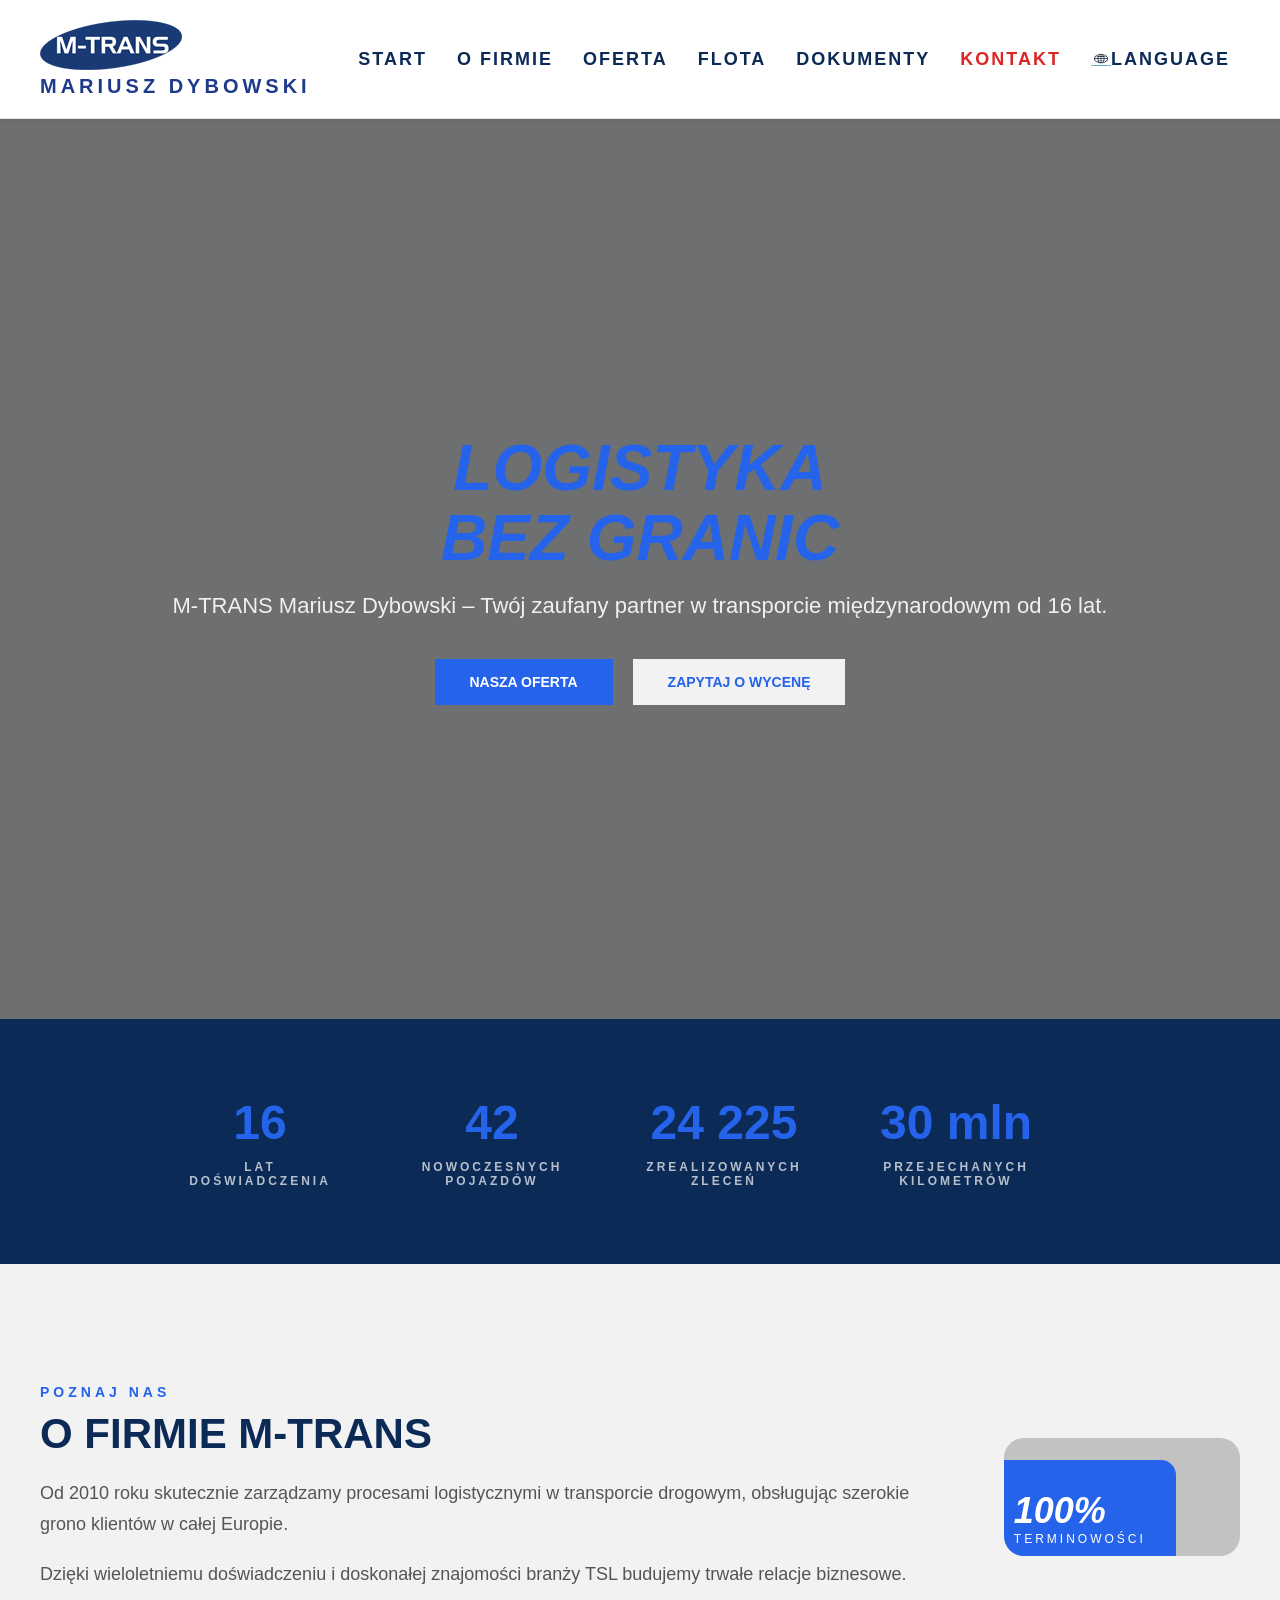
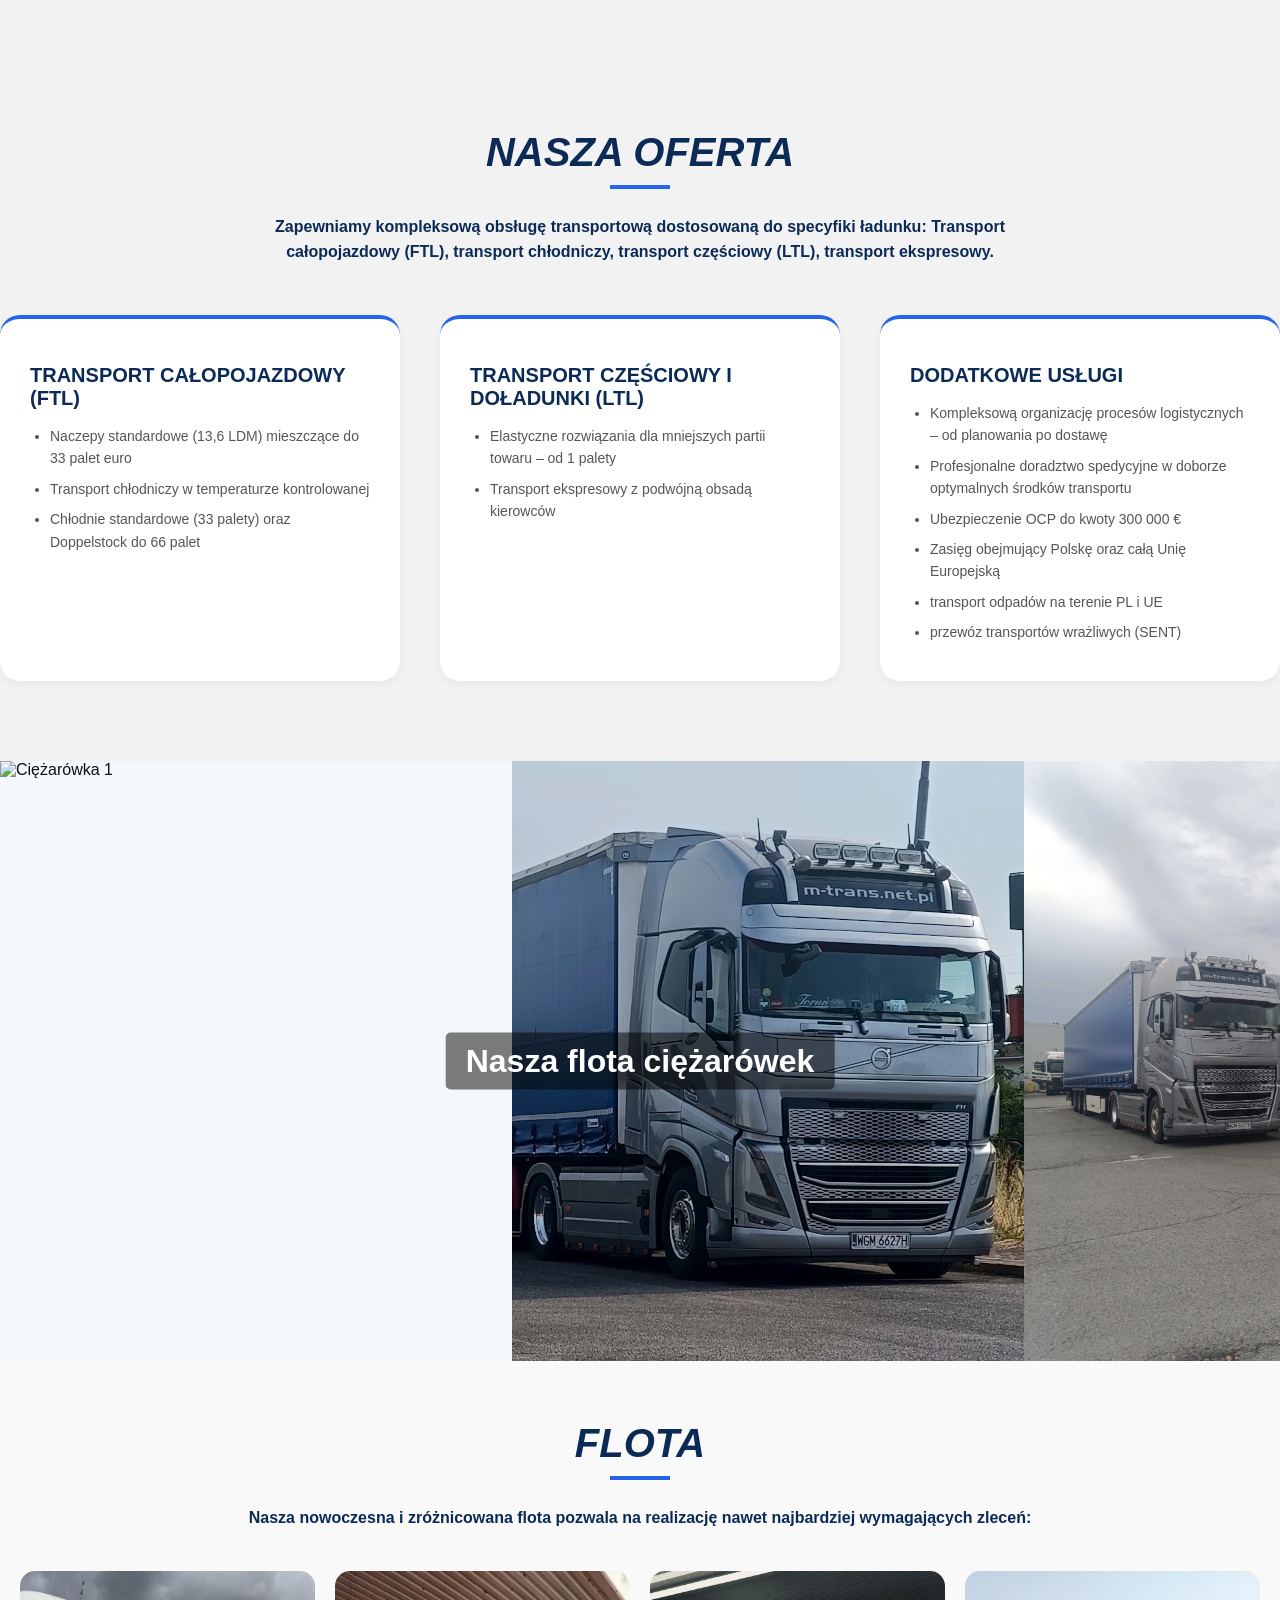
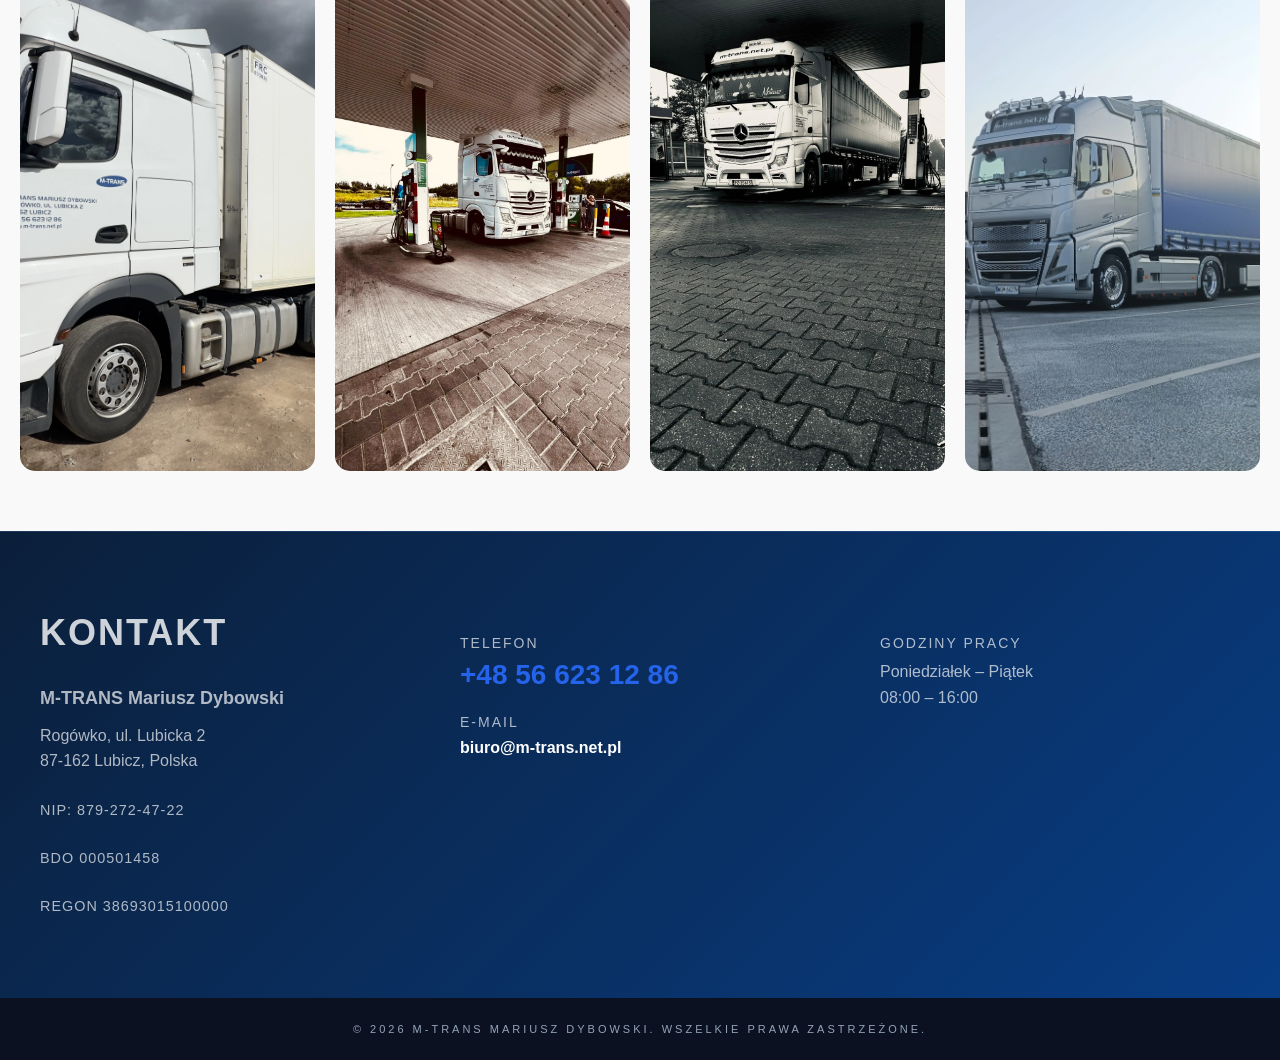
==== index.html @ cb458b38 "Update index.html" ====
<!DOCTYPE html>
<html lang="pl">
<head>
    <meta charset="UTF-8">
    <meta name="viewport" content="width=device-width, initial-scale=1.0">
    <link rel="stylesheet" href="styl.css">
    <link rel="icon" type="image/x-icon" href="img/logo-m-trans.png">
    <script src="skrypt liczenia.js" defer></script>
    <script src="translate.js" defer></script>
    <title>M-TRANS Mariusz Dybowski | Transport, Spedycja, Logistyka</title>

</head>
<body>
    <header class="header">
        <section class="container">
            
            <div class="logo">
                <img src="img/logo-m-trans.png" alt="LOGO">
                <div class="logo-sub">Mariusz Dybowski</div>
            </div>

        <nav class="nav">

            <a href="#home" data-i18n="nav_home">Start</a>
            <a href="#o-firmie" data-i18n="nav_about">O firmie</a>
            <a href="#oferta" data-i18n="nav_offer">Oferta</a>
            <a href="#flota" data-i18n="nav_fleet">Flota</a>

            <!-- DROPDOWN DOKUMENTY -->
            <div class="nav-dropdown">
                <a href="#dokumenty" data-i18n="nav_docs">Dokumenty</a>

                <ul class="dropdown-menu">
                    <li><a href="pdf/Certyfikat.pdf">Certyfikat</a></li>
                    <li><a href="pdf/Licencja.PDF">Licencja</a></li>
                    <li><a href="pdf/NIP.pdf">NIP</a></li>
                    <li><a href="pdf/nr kont.pdf">nr kont</a></li>
                    <li><a href="pdf/OCPD 2026.pdf">OCPD</a></li>
                    <li><a href="pdf/odpis_pelny.pdf">odpis_pelny</a></li>
                    <li><a href="pdf/POTWIERDZENIE_TRANSAKCJI_20251031082609.pdf">POTWIERDZENIE_TRANSAKCJI</a></li>
                    <li><a href="pdf/REGON.pdf">REGON</a></li>
                    <li><a href="pdf/zezwolenie transport krajowy.pdf">zezwolenie transport krajowy</a></li>
                </ul>
            </div>

            <a href="kontakt.html" class="kontakt" data-i18n="nav_contact">Kontakt</a>

            <!-- LANGUAGE -->
            <div class="language-dropdown">
                <button class="lang-btn">
                    <img src="img/lan.webp" alt="PL"> Language
                </button>

                <ul class="dropdown">
                    <li><a href="#" data-lang="pl"><img src="img/pl.jpg" alt="PL"> Polski</a></li>
                    <li><a href="#" data-lang="en"><img src="img/uk.jpg" alt="EN"> English</a></li>
                    <li><a href="#" data-lang="de"><img src="img/de.jpg" alt="DE"> Deutsch</a></li>
                </ul>
            </div>

        </nav>

        </section>
    </header>
    <main id="home" class="hero">

        <video class="hero-video" autoplay muted loop playsinline>
            <source src="https://drive.google.com/file/d/1QtHuO9R9HhWG3w260qoUJyUcpqz4IYKx/view?usp=drive_link" type="video/mp4">
        </video>

        <div class="hero-overlay"></div>

        <div class="hero-content">
            <h1>
                <span data-i18n="hero_title">Logistyka</span> <br>
                <span data-i18n="hero_title_span">Bez Granic</span>
            </h1>

            <p data-i18n="hero_desc">
                M-TRANS Mariusz Dybowski – Twój zaufany partner 
                w transporcie międzynarodowym
            </p>

            <div class="hero-buttons">
                <a href="#oferta" class="btn-primary" data-i18n="btn_offer">Nasza Oferta</a>
                <a href="kontakt.html" class="btn-secondary" data-i18n="btn_quote">Zapytaj o wycenę</a>
            </div>
        </div>

    </main>


    <section class="stats">

    <div class="container">

        <div class="stats-grid">

            <div class="stat-box">
                <div class="stat-number">
                    <span  class="counter" data-target="16">0</span>
                </div>
                <p data-i18n="stat_years">Lat doświadczenia</p>
            </div>

            <div class="stat-box">
                <div class="stat-number">
                    <span  class="counter" data-target="42">0</span>
                </div>
                <p data-i18n="stat_vehicles">Nowoczesne pojazdy</p>
            </div>

            <div class="stat-box">
                <div class="stat-number">
                    <span  class="counter" data-target="34000">0</span>
                </div>
                <p data-i18n="stat_orders">Zrealizowanych zleceń</p>
            </div>

            <div class="stat-box">
                <div class="stat-number">
                    <span  class="counter" data-target="30">0</span> mln
                </div>
                <p data-i18n="stat_km">Przejechanych kilometrów</p>
            </div>

        </div>

    </div>
    </section>

    <section id="o-firmie" class="about">
    <div class="container about-wrapper">
        <div class="about-text">
            <h4 data-i18n="about_small">Poznaj nas</h4>
            <h2 data-i18n="about_title">O Firmie M-TRANS</h2>
            <p data-i18n="about_p1">
                Od 2010 roku skutecznie zarządzamy procesami logistycznymi w transporcie
                drogowym, obsługując szerokie grono klientów w całej Europie. Specjalizujemy się w
                przewozach towarów zarówno w relacjach międzynarodowych, jak i krajowych.
                Naszym priorytetem jest ciągłe podnoszenie jakości usług poprzez systematyczną
                analizę rynku i elastyczne reagowanie na potrzeby kontrahentów.
            </p>
            <p data-i18n="about_p2">
                Dzięki wieloletniemu doświadczeniu i doskonałej znajomości branży TSL budujemy
                trwałe relacje biznesowe, oparte na terminowości i bezpieczeństwie. Obecnie
                dysponujemy flotą 40 ciągników siodłowych, obsługującą naczepy chłodnicze (w tym
                z podwójną podłogą) oraz naczepy typu firanka.
            </p>
        </div>
        <div class="about-video">

            <div class="video-box">
                <video autoplay muted loop playsinline>
                    <source src="movie/film.mp4" type="video/mp4">
                </video>
                <div class="video-overlay"></div>

                <div class="badge">
                    <span>100%</span>
                    <p data-i18n="terminowosc">Terminowości</p>
                </div>
            </div>
        </div>
    </div>
    </section>

<section id="oferta" class="oferta">
    <div class="oferta-header">
        <h2 data-i18n="offer_title">Nasza Oferta</h2>
        <div class="underline"></div>
        <div class="oferta-description" data-i18n="offer_desc">
            Zapewniamy kompleksową obsługę transportową dostosowaną do specyfiki ładunku:
            <br>
            Transport całopojazdowy (FTL), transport chłodniczy, transport częściowy (LTL), transport ekspresowy. 
            Oferujemy również profesjonalne doradztwo spedycyjne, ubezpieczenie OCP oraz zasięg na terenie Polski i całej UE.
        </div>
    </div>

    <div class="cards-grid">
        <div class="card">
            <i class="fas fa-truck"></i>
            <h3 data-i18n="ftl_title">Transport całopojazdowy (FTL)</h3>
            <ul>
                <li data-i18n="ftl_li1">Naczepy standardowe (13,6 LDM) mieszczące do 33 palet euro</li>
                <li data-i18n="ftl_li2">Transport chłodniczy w temperaturze kontrolowanej</li>
                <li data-i18n="ftl_li3">Chłodnie standardowe (33 palety) oraz Doppelstock do 66 palet</li>
            </ul>
        </div>

        <div class="card">
            <i class="fas fa-boxes"></i>
            <h3 data-i18n="ltl_title">Transport częściowy i doładunki (LTL)</h3>
            <ul>
                <li data-i18n="ltl_li1">Elastyczne rozwiązania dla mniejszych partii towaru – od 1 palety</li>
                <li data-i18n="ltl_li2">Transport ekspresowy z podwójną obsadą kierowców</li>
            </ul>
        </div>

        <div class="card">
            <i class="fas fa-globe-europe"></i>
            <h3 data-i18n="uslugi">Dodatkowe usługi</h3>
            <ul>
                <li data-i18n="extra1">Kompleksową organizację procesów logistycznych – od planowania po dostawę.</li>
                <li data-i18n="extra2">Profesjonalne doradztwo spedycyjne w doborze optymalnych środków transportu.</li>
                <li data-i18n="extra3">Ubezpieczenie OCP do kwoty 300 000 €.</li>
                <li data-i18n="extra4">Zasięg obejmujący Polskę oraz całą Unię Europejską.</li>
                <li data-i18n="extra5">transport odpadów na terenie PL i UE</li>
                <li data-i18n="extra6">przewóz transportów wrażliwych (SENT)</li>
            </ul>
        </div>
    </div>
</section>

<script src="https://kit.fontawesome.com/a076d05399.js" crossorigin="anonymous"></script>

<!-- ----- Slider ---- -->
<section class="slider">
    <div class="slides">
        <img src="img/biecie.webp" alt="Ciężarówka 1" width="1920px" height="800px">
        <img src="img/ciezarowka.webp" alt="Ciężarówka 2">
        <img src="img/cie.webp" alt="Ciężarówka 3">
        <img src="img/tirr.webp" alt="Ciężarówka 4">
        <img src="img/czarcie.webp" alt="Ciężarówka 5">
    </div>
    <div class="slider-text" data-i18n="naszaflota">Nasza flota ciężarówek</div>
</section>

<!-- ----- Sekcja kafelków ---- -->
<section id="flota" class="flota-section">
    <h2 data-i18n="fleet_title">Flota</h2>
    <div class="underline"></div>
    <p data-i18n="fleet_desc">Nasza nowoczesna i zróżnicowana flota pozwala na realizację nawet najbardziej wymagających zleceń:</p>

    <div class="kafelki">
        <div class="kafelek">
            <img src="img/IMG_6906.webp" alt="Chłodnia">
            <div class="caption" data-i18n="chlodnie">Chłodnia – Do przewozu towarów wymagających stałej temperatury</div>
        </div>
        <div class="kafelek">
            <img src="img/tir3.webp" alt="Chłodnia Doppelstock">
            <div class="caption" data-i18n="doppelstockiem">Chłodnia Doppelstock – Zwiększona ładowność (66 palet) przy zachowaniu pełnego bezpieczeństwa towaru</div>
        </div>
        <div class="kafelek">
            <img src="img/tir1.webp" alt="Naczepy plandekowe">
            <div class="caption" data-i18n="firanki">Naczepy plandekowe (firanki) – Uniwersalne rozwiązanie do ładunków neutralnych (13,6 LDM)</div>
        </div>
        <div class="kafelek">
            <img src="img/izo.webp" alt="Izotermy">
            <div class="caption" data-i18n="izotermy">Izotermy – Chronią towar przed wpływem warunków atmosferycznych</div>
        </div>
    </div>
</section>

<section class="contact-footer">
    <div class="contact-container">

        <div class="contact-left">
            <h2 data-i18n="contact_title">Kontakt</h2>
            <p class="company-name">M-TRANS Mariusz Dybowski</p>
            <p data-i18n="contact_address1">Rogówko, ul. Lubicka 2</p>
            <p data-i18n="contact_address2">87-162 Lubicz, Polska</p>
            <p class="nip">NIP: 879-272-47-22</p>
            <p class="nip">BDO 000501458</p>
            <p class="nip">REGON 38693015100000</p>
        </div>

        <div class="contact-center">
            <p class="label" data-i18n="contact_phone">Telefon</p>
            <a href="tel:+48566231286" class="phone">+48 56 623 12 86</a>

            <p class="label" data-i18n="contact_email">E-mail</p>
            <a href="mailto:biuro@m-trans.net.pl" class="mail">biuro@m-trans.net.pl</a>
        </div>

        <div class="contact-right">
            <p class="label" data-i18n="contact_hours">Godziny pracy</p>
            <p data-i18n="contact_days">Poniedziałek – Piątek</p>
            <p data-i18n="contact_time">08:00 – 16:00</p>

            
        </div>

    </div>
</section>

<footer class="copyright" data-i18n="footer">
    © 2026 M-TRANS MARIUSZ DYBOWSKI. WSZELKIE PRAWA ZASTRZEŻONE.
</footer>

</body>
</html>
---- styl.css ----
/* Reset */
* {
    margin: 0;
    padding: 0;
    box-sizing: border-box;
    font-family: 'Segoe UI', sans-serif;
}

body {
    background-color: #F4F7FB;
    color: #111;
}

/* Header */
.header {
    background-color: #ffffff;
    padding: 20px 0;
    border-bottom: 1px solid #e5e5e5;
    box-shadow: 0 2px 5px rgba(0,0,0,0.05);
    position: sticky;
    top: 0;
    z-index: 100;
}

/* Container */
.container {
    max-width: 1200px;
    margin: 0 auto;
    display: flex;
    justify-content: space-between;
    align-items: center;
}

/* Logo */
.logo img {
    display: flex;
    justify-content: center; /* poziomo */
}

.logo-sub {
    margin-top: 5px;
    font-size: 20px;
    font-weight: bold;
    letter-spacing: 4px;
    text-transform: uppercase;
    color: #1e3a8a;
}

/* Navigation */
.nav {
    display: flex;
    gap: 10px;
    margin-left: 20px;
}

.nav a {
    position: relative;
    text-decoration: none;
    font-size: 18px;
    font-weight: bold;
    text-transform: uppercase;
    letter-spacing: 2px;
    color: #0b2a55;
}

/* Tworzymy "sztuczną" linię */
.nav a::after {
    content: "";
    position: absolute;
    left: 0;
    bottom: -4px;
    width: 0;
    height: 2px;
    background-color: #2563eb;
    transition: width 0.3s ease;
}

/* Animacja na hover */
.nav a:hover::after {
    width: 100%;
}

.nav .kontakt {
    color: #dc2626;
}

.nav .kontakt:hover {
    color: #ef4444;
}
/* Ogólne linki w nav */
.nav a, .lang-btn {
  text-decoration: none;
  padding: 10px;
  display: inline-flex;
  align-items: center;
    font-size: 18px;
    font-weight: bold;
    text-transform: uppercase;
    letter-spacing: 2px;
    color: #0b2a55;
  
}
.nav-dropdown {
    position: relative;
}

.dropdown-menu {
    display: none;
    position: absolute;
    top: 100%;
    left: 0;
    background: #fff;
    border: 1px solid #ddd;
    border-radius: 8px;
    list-style: none;
    min-width: 200px;
    padding: 6px 0;
    box-shadow: 0 10px 20px rgba(0,0,0,0.08);
    z-index: 999;
}

.dropdown-menu li a {
    display: block;
    padding: 10px 15px;
    font-size: 14px;
    text-transform: none;
    letter-spacing: 0;
    color: #0b2a55;
}

.dropdown-menu li a:hover {
    background: #f3f6fb;
}

/* pokazanie dropdown */

.nav-dropdown:hover .dropdown-menu {
    display: block;
}
/* Dropdown container */
.language-dropdown {
  position: relative;
  display: inline-block; /* żeby zachować w linii z linkami */
}

/* Przycisk języka */
.lang-btn {
  background: none;
  border: none;
  cursor: pointer;
}

/* Flaga w przycisku */
.lang-btn img {
  width: 20px;
  height: 14px;
}

/* Ukryte menu */
.language-dropdown .dropdown {
  display: none;
  position: absolute;
  top: 100%;   /* tuż pod przyciskiem */
  left: 0;
  background: #fff;
  border: 1px solid #ccc;
  list-style: none;       /* <-- usuwa kropki */
  margin: 0;
  padding: 0;
  min-width: 140px;
  z-index: 999;
}

/* Pokaż po najechaniu */
.language-dropdown:hover .dropdown {
  display: block;
}

.language-dropdown .dropdown li a {
  display: flex;               /* flaga + tekst */
  align-items: center;         /* pionowe wyrównanie */
  padding: 8px 10px;
  font-size: 16px;             /* dopasowana czcionka */
  color: black;
}

.language-dropdown .dropdown li a img {
  width: 20px;
  height: 14px;
  margin-right: 6px;
}

.language-dropdown .dropdown li a:hover {
  background: #f0f0f0;
}
/* HERO SECTION */
.hero {
    position: relative;
    height: 100vh;
    display: flex;
    justify-content: center;
    align-items: center;
    text-align: center;
    color: white;
    overflow: hidden;
}

/* VIDEO W TLE */
.hero-video {
    position: absolute;
    top: 50%;
    left: 50%;
    transform: translate(-50%, -50%);
    min-width: 100%;
    min-height: 100%;
    object-fit: cover;
    z-index: 0;
}

/* PRZYCIEMNIENIE */
.hero-overlay {
    position: absolute;
    inset: 0;
    background: rgba(0, 0, 0, 0.55);
    z-index: 1;
}

/* TREŚĆ */
.hero-content {
    position: relative;
    z-index: 2;
    max-width: 1000px;
    padding: 20px;
}

/* NAGŁÓWEK */
.hero h1 {
    font-size: 64px;
    font-weight: 900;
    text-transform: uppercase;
    font-style: italic;
    line-height: 1.1;
    margin-bottom: 20px;
}

.hero h1 span {
    color: #2563eb;
}

/* TEKST */
.hero p {
    font-size: 22px;
    margin-bottom: 40px;
    opacity: 0.9;
}

/* PRZYCISKI */
.hero-buttons {
    display: flex;
    justify-content: center;
    gap: 20px;
    flex-wrap: wrap;
}

.btn-primary {
    background-color: #2563eb;
    color: white;
    padding: 15px 35px;
    text-decoration: none;
    font-weight: bold;
    text-transform: uppercase;
    font-size: 14px;
    transition: 0.3s;
}

.btn-primary:hover {
    background-color: #f2f2f2;
    color: #0b2a55;
    transform: translateY(-2px);
}

.btn-secondary {
    background-color: #f2f2f2;
    color: #2563eb;
    padding: 15px 35px;
    text-decoration: none;
    font-weight: bold;
    text-transform: uppercase;
    font-size: 14px;
    transition: 0.3s;
}

.btn-secondary:hover {
    background-color: #0b2a55;
    color: #f2f2f2;
    transform: translateY(-2px);
}

.stats {
    background-color: #0b2a55;
    color: white;
    padding: 60px 0;
}

.stats-grid {
    display: flex;
    justify-content: center; /* centruje całą grupę statystyk */
    gap: 2rem; /* odstęp między boxami */
    flex-wrap: wrap;
    padding-left: 10%;
}
.stat-box {
    flex: 1 1 150px; /* minimalna szerokość 150px, rośnie równomiernie */
    max-width: 200px; /* opcjonalnie, żeby nie były za szerokie */
    display: flex;
    flex-direction: column;
    align-items: center; /* centruje liczby i tekst w pionie */
    text-align: center; /* centruje podpis */
    padding: 1rem;
    box-sizing: border-box;
}
.stat-number {
    font-size: 48px;
    font-weight: 900;
    color: #2563eb;
    margin-bottom: 10px;
}

.stat-box p {
    font-size: 12px;
    text-transform: uppercase;
    letter-spacing: 3px;
    opacity: 0.7;
    font-weight: bold;
}

.about {
    padding: 120px 0;
    background-color: #f2f2f2;
}

.about-wrapper {
    display: flex;
    gap: 80px;
    align-items: center;
}

.about-text h4 {
    color: #2563eb;
    text-transform: uppercase;
    letter-spacing: 4px;
    font-size: 14px;
    margin-bottom: 10px;
}

.about-text h2 {
    font-size: 42px;
    font-weight: 900;
    color: #0b2a55;
    margin-bottom: 20px;
    text-transform: uppercase;
        width: 150%;
}

.about-text p {
    font-size: 18px;
    color: #555;
    line-height: 1.7;
    margin-bottom: 20px;
}

/* VIDEO */
.video-box {
    position: relative;
    overflow: hidden;
    border-radius: 20px;
}

.video-box video {
    width: 100%;
    display: block;
    object-fit: cover;
}

.video-overlay {
    position: absolute;
    inset: 0;
    background: rgba(0, 0, 0, 0.2);
}

/* BADGE */
.badge {
    position: absolute;
    bottom: -20px;
    left: -20px;
    background: #2563eb;
    color: white;
    padding: 30px;
    border-radius: 15px;
}

.badge span {
    font-size: 36px;
    font-weight: 900;
    font-style: italic;
}

.badge p {
    font-size: 12px;
    text-transform: uppercase;
    letter-spacing: 3px;
}


/* Oferta */
.oferta {
    padding-bottom: 80px;
    text-align: center;
    background-color: #f2f2f2;
}

.oferta-header h2 {
    font-size: 40px;
    font-weight: 900;
    color: #0b2a55;
    text-transform: uppercase;
    font-style: italic;
    margin-bottom: 10px;
}

.underline {
    width: 60px;
    height: 4px;
    background-color: #2563eb;
    margin: 0 auto 25px auto;
}

.oferta-description {
    font-size: 16px;
    font-weight: 600;
    color: #0b2a55;
    max-width: 800px;
    margin: 0 auto 50px auto;
    line-height: 1.6;
}

.cards-grid {
    display: grid;
    grid-template-columns: repeat(auto-fit, minmax(280px, 1fr));
    gap: 40px;
    margin-top: 30px;
}

.card {
    background-color: white;
    border-top: 4px solid #2563eb;
    border-radius: 20px;
    padding: 30px;
    box-shadow: 0 4px 10px rgba(0,0,0,0.05);
    transition: all 0.3s ease;
    text-align: left;
}

.card:hover {
    box-shadow: 0 10px 20px rgba(0,0,0,0.15);
}

.card i {
    font-size: 36px;
    color: #2563eb;
    margin-bottom: 15px;
    display: block;
}

.card h3 {
    font-size: 20px;
    font-weight: 700;
    color: #0b2a55;
    margin-bottom: 15px;
    text-transform: uppercase;
}

.card ul {
    list-style-type: disc;
    padding-left: 20px;
    color: #555;
}

.card ul li {
    margin-bottom: 8px;
    font-size: 14px;
    line-height: 1.6;
}
/* ----- Slider ----- */
.slider {
    width: 100%;
    height: 600px;
    max-height: 100vh;
    overflow: hidden;
    position: relative;
}

.slider-text {
    position: absolute;
    top: 50%;
    left: 50%;
    transform: translate(-50%, -50%);
    color: white;
    font-size: 2rem;
    font-weight: bold;
    text-align: center;
    padding: 10px 20px;
    background-color: rgba(0,0,0,0.5);
    border-radius: 5px;
    z-index: 2;
}

.slides {
    display: flex;
    width: 200%;
    height: 100%;
    animation: slide 20s infinite alternate linear;
}

.slides img {
    width: 20%;
    height: 100%;
    object-fit: cover;
    object-position: center;
}

/* Animacja przesuwania slidera */
@keyframes slide {
    0%   { transform: translateX(0%); }
    100% { transform: translateX(-50%); }
}

/* ----- Sekcja Floty (kafelki) ----- */
.flota-section {
    padding: 60px 20px;
    background-color: #f9f9f9;
    text-align: center;
}

.flota-section h2 {
    font-size: 40px;
    font-weight: 900;
    color: #0b2a55;
    text-transform: uppercase;
    font-style: italic;
    margin-bottom: 10px;
}

.flota-section .underline {
    width: 60px;
    height: 4px;
    background-color: #2563eb;
    margin: 0 auto 25px auto;
}

.flota-section p {
    max-width: 800px;
    margin: 0 auto 40px auto;
    font-size: 16px;
    font-weight: 600;
    line-height: 1.6;
    color: #0b2a55;
}

/* Kafelki */
.kafelki {
    display: grid;
    grid-template-columns: repeat(auto-fit, minmax(250px, 1fr));
    gap: 20px;
    max-width: 2200px;
    height: 500px;
    margin: 0 auto;
}

.kafelek {
    position: relative;
    overflow: hidden;
    border-radius: 15px;
    cursor: pointer;
    transition: transform 0.3s, box-shadow 0.3s;
}
.kafelek:hover{
    transform: translateY(-10px);
    box-shadow: 0 20px 40px rgba(0,0,0,0.08);
}
.kafelek img {
    width: 100%;
    height: 500px;
    object-fit: cover;
    display: block;
    transition: transform 0.3s;
}

.kafelek:hover img {
    transform: scale(1.08);
    
}

.kafelek .caption {
    position: absolute;
    bottom: 0;
    left: 0;
    width: 100%;
    background: rgba(11, 42, 85, 0.85);
    color: #fff;
    padding: 15px;
    font-weight: bold;
    font-size: 16px;
    text-align: center;
    opacity: 0;
    transition: opacity 0.3s;
}

.kafelek:hover .caption {
    opacity: 1;
}

.contact-footer {
    background: linear-gradient(135deg, #0B1F3A, #083d84);
    color: rgba(255,255,255,0.8);
    padding: 80px 20px;
    border-top: 1px solid rgba(255,255,255,0.08);
}

.contact-footer p {
    opacity: 0.85;
    line-height: 1.6;
}

.contact-container {
    max-width: 1200px;
    margin: 0 auto;
    display: grid;
    grid-template-columns: repeat(auto-fit, minmax(250px, 1fr));
    gap: 60px;
}

.contact-footer h2 {
    font-size: 36px;
    font-weight: 800;
    margin-bottom: 30px;
    text-transform: uppercase;
    letter-spacing: 2px;
}

.company-name {
    font-weight: 700;
    font-size: 18px;
    margin-bottom: 10px;
}

.label {
    font-size: 14px;
    text-transform: uppercase;
    letter-spacing: 2px;
    opacity: 0.6;
    margin-top: 20px;
    margin-bottom: 5px;
}

.phone {
    font-size: 28px;
    font-weight: 800;
    color: #2563eb;
    text-decoration: none;
    display: inline-block;
    transition: transform 0.3s ease, color 0.3s ease;
}

.phone:hover {
    transform: translateX(4px);
    color: #2563eb;
}

.mail {
    position: relative;
    color: #ffffff;
    text-decoration: none;
    font-weight: 600;
}

.mail::after {
    content: "";
    position: absolute;
    left: 0;
    bottom: -3px;
    width: 0;
    height: 1px;
    background: #2563eb;
    transition: width 0.3s ease;
}

.mail:hover::after {
    width: 100%;
}

.nip {
    margin-top: 25px;
    opacity: 0.7;
    font-size: 0.9rem;
    letter-spacing: 1px;
}

.copyright {
    background: #0b1120;
    color: #94a3b8;
    text-align: center;
    padding: 25px;
    font-size: 11px;
    letter-spacing: 3px;
}
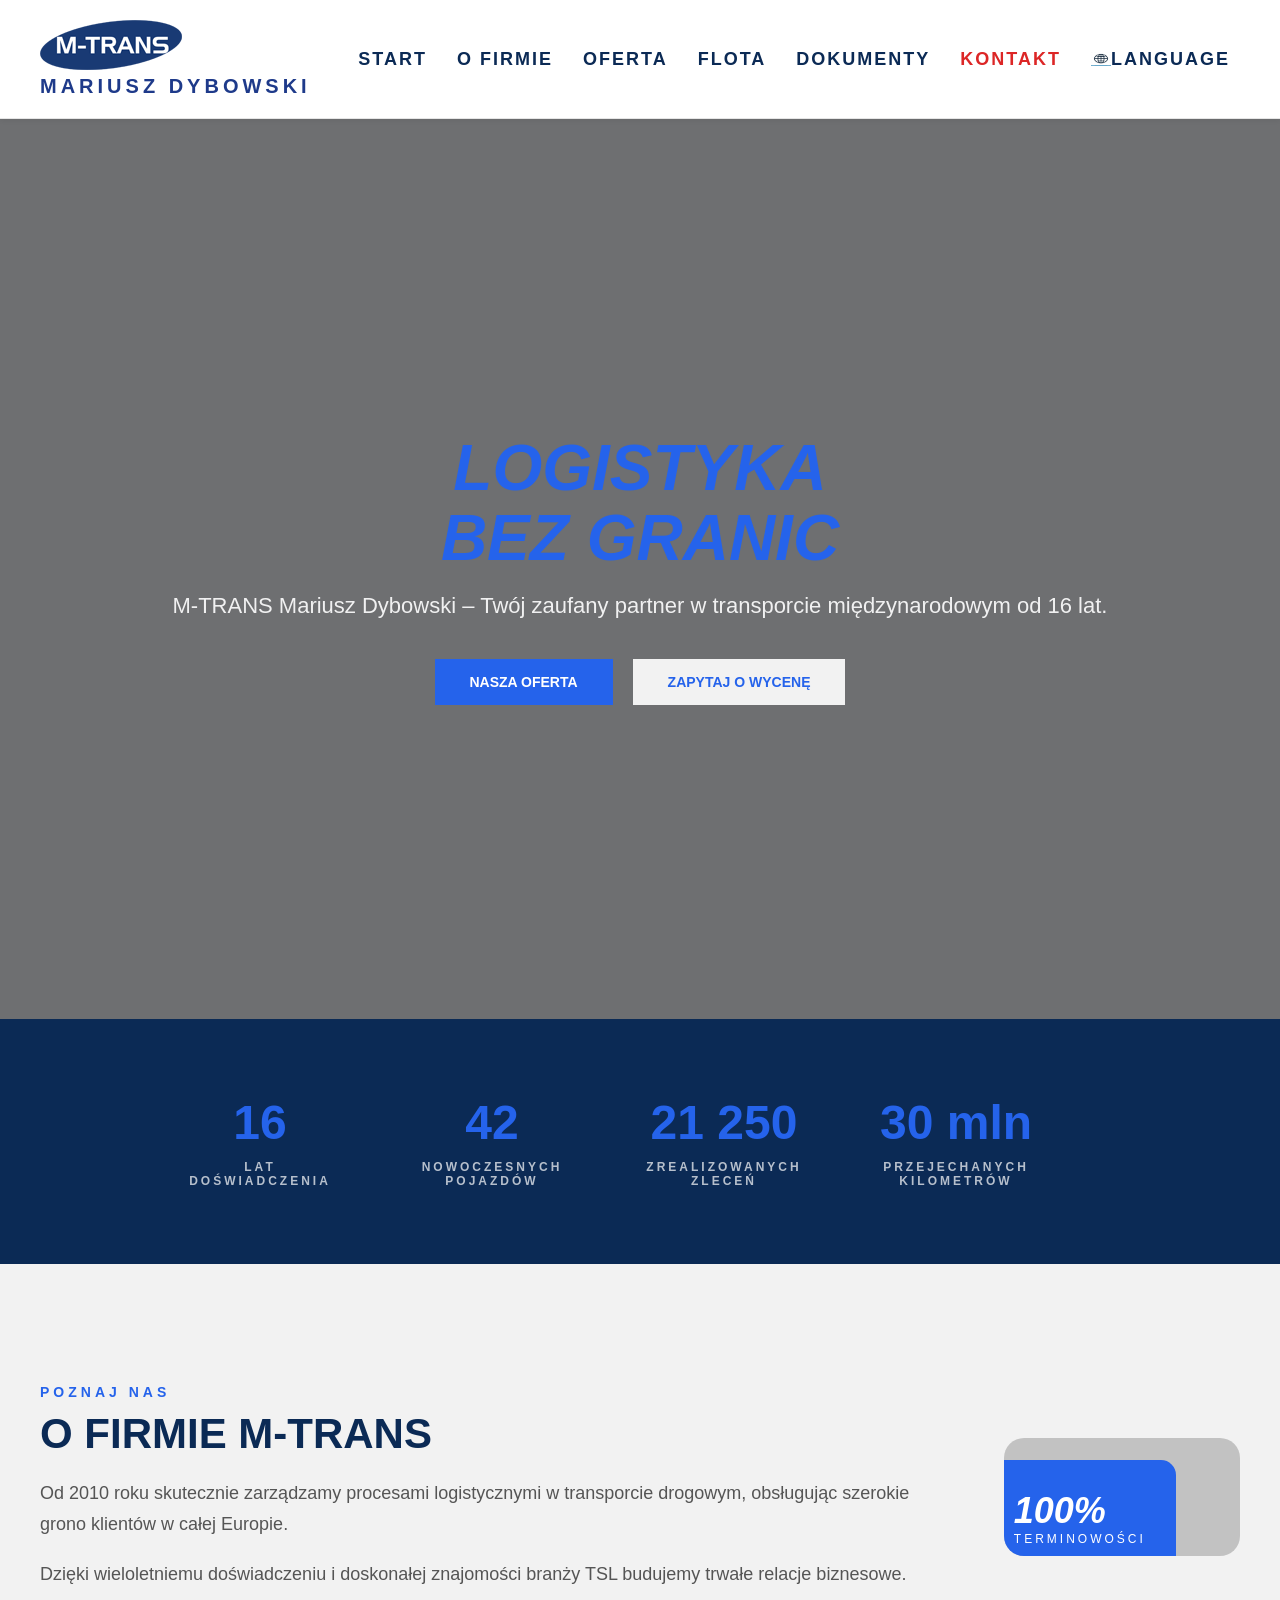
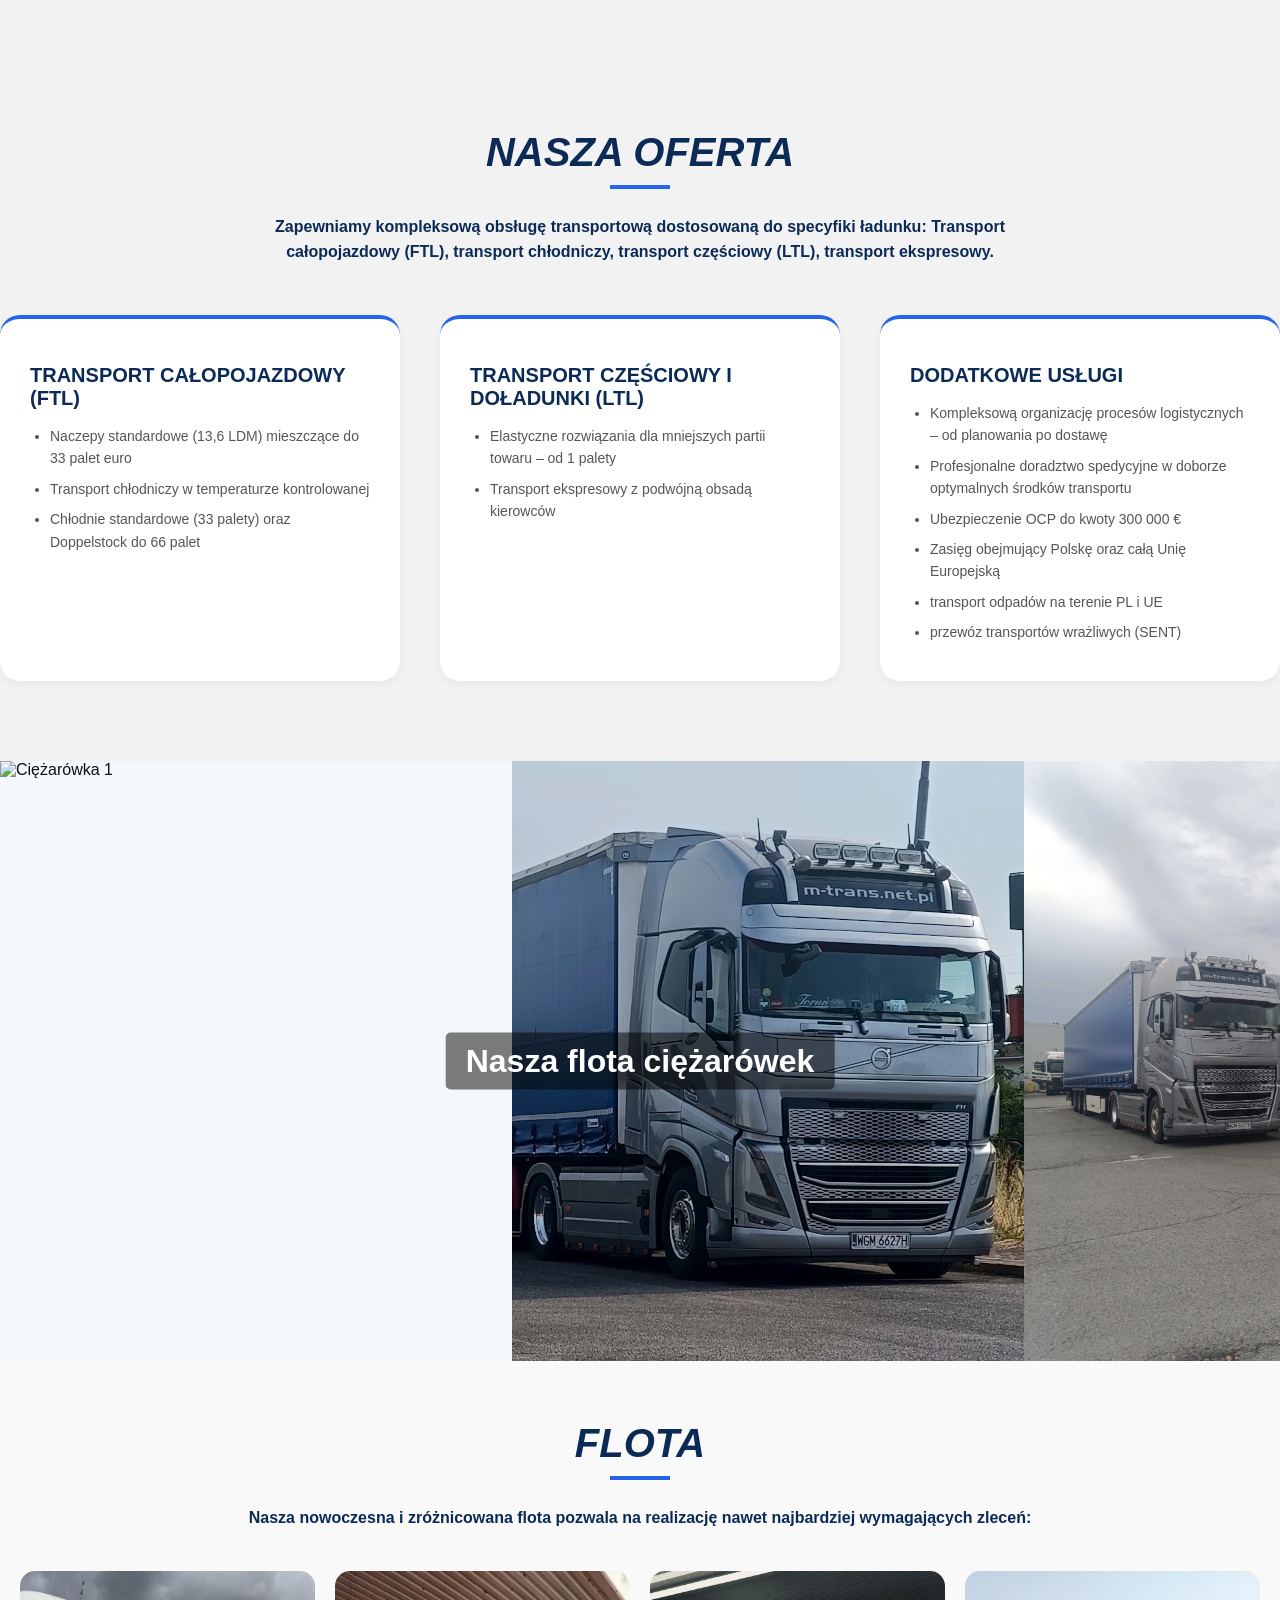
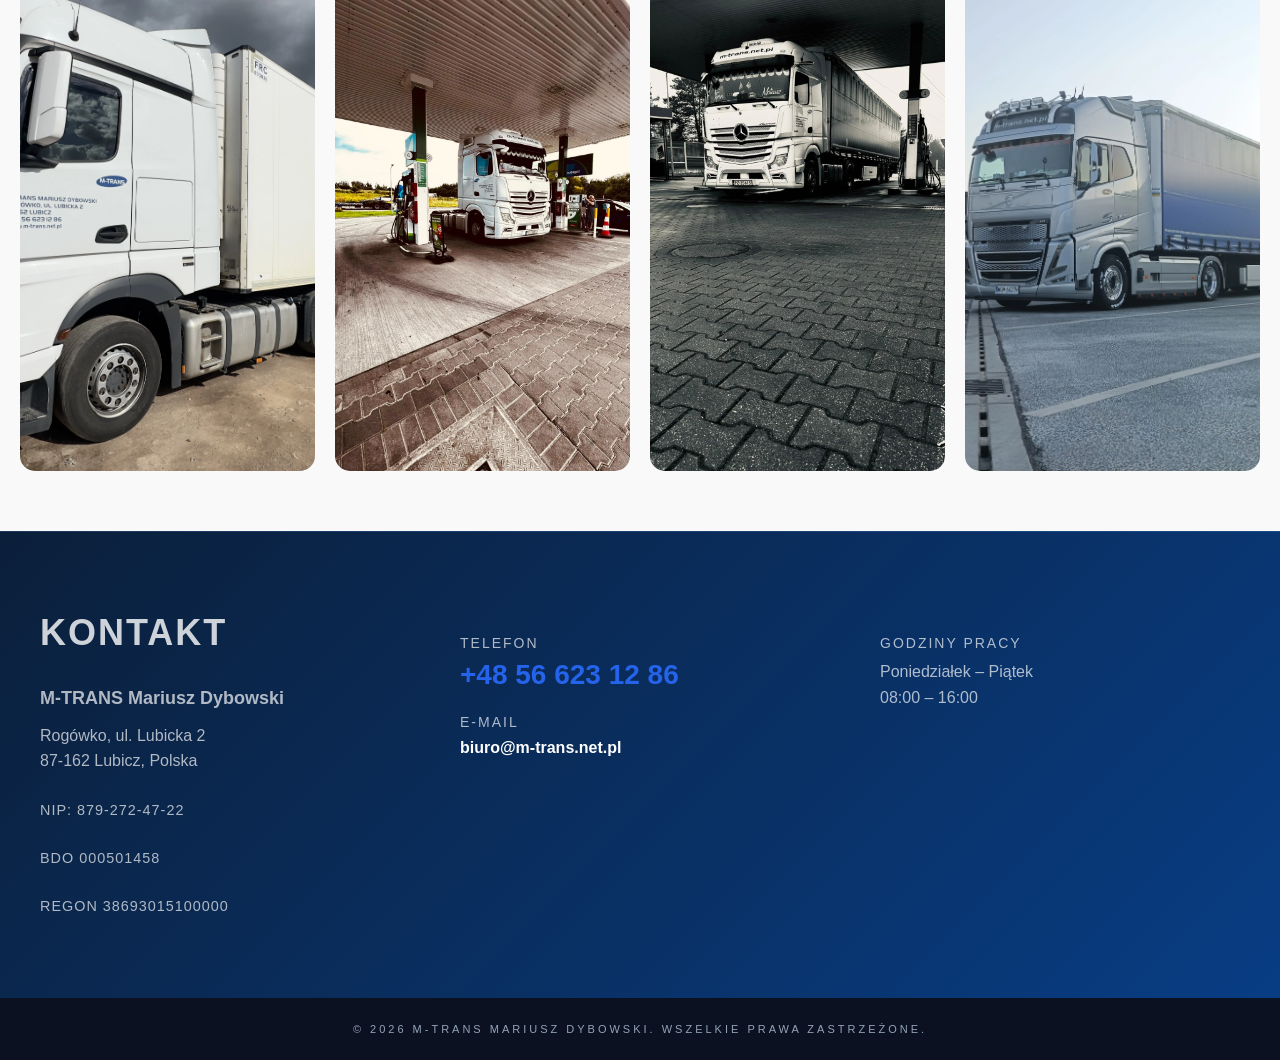
==== commit be44a960: "Update index.html" ====
--- a/index.html
+++ b/index.html
@@ -65,7 +65,7 @@
     <main id="home" class="hero">
 
         <video class="hero-video" autoplay muted loop playsinline>
-            <source src="https://drive.google.com/file/d/1QtHuO9R9HhWG3w260qoUJyUcpqz4IYKx/view?usp=drive_link" type="video/mp4">
+            <source src="movie/film.mp4" type="video/mp4">
         </video>
 
         <div class="hero-overlay"></div>
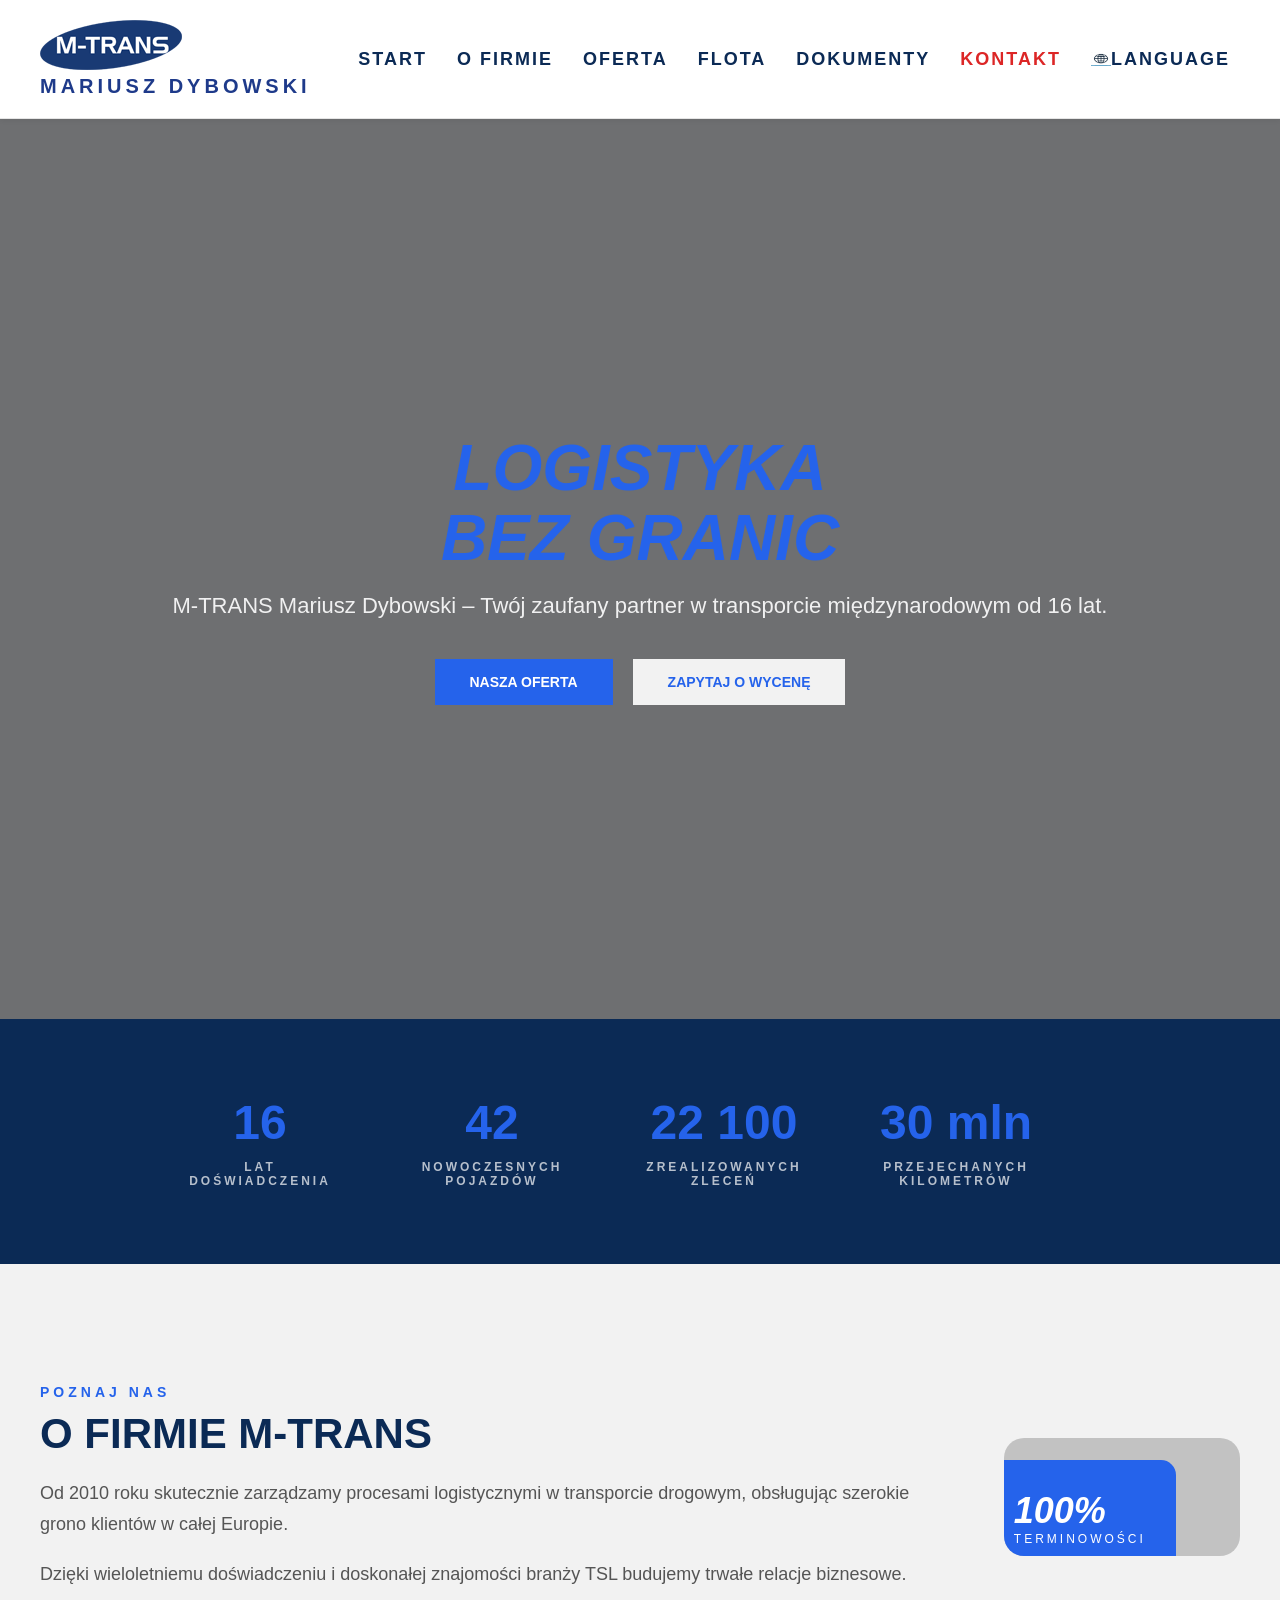
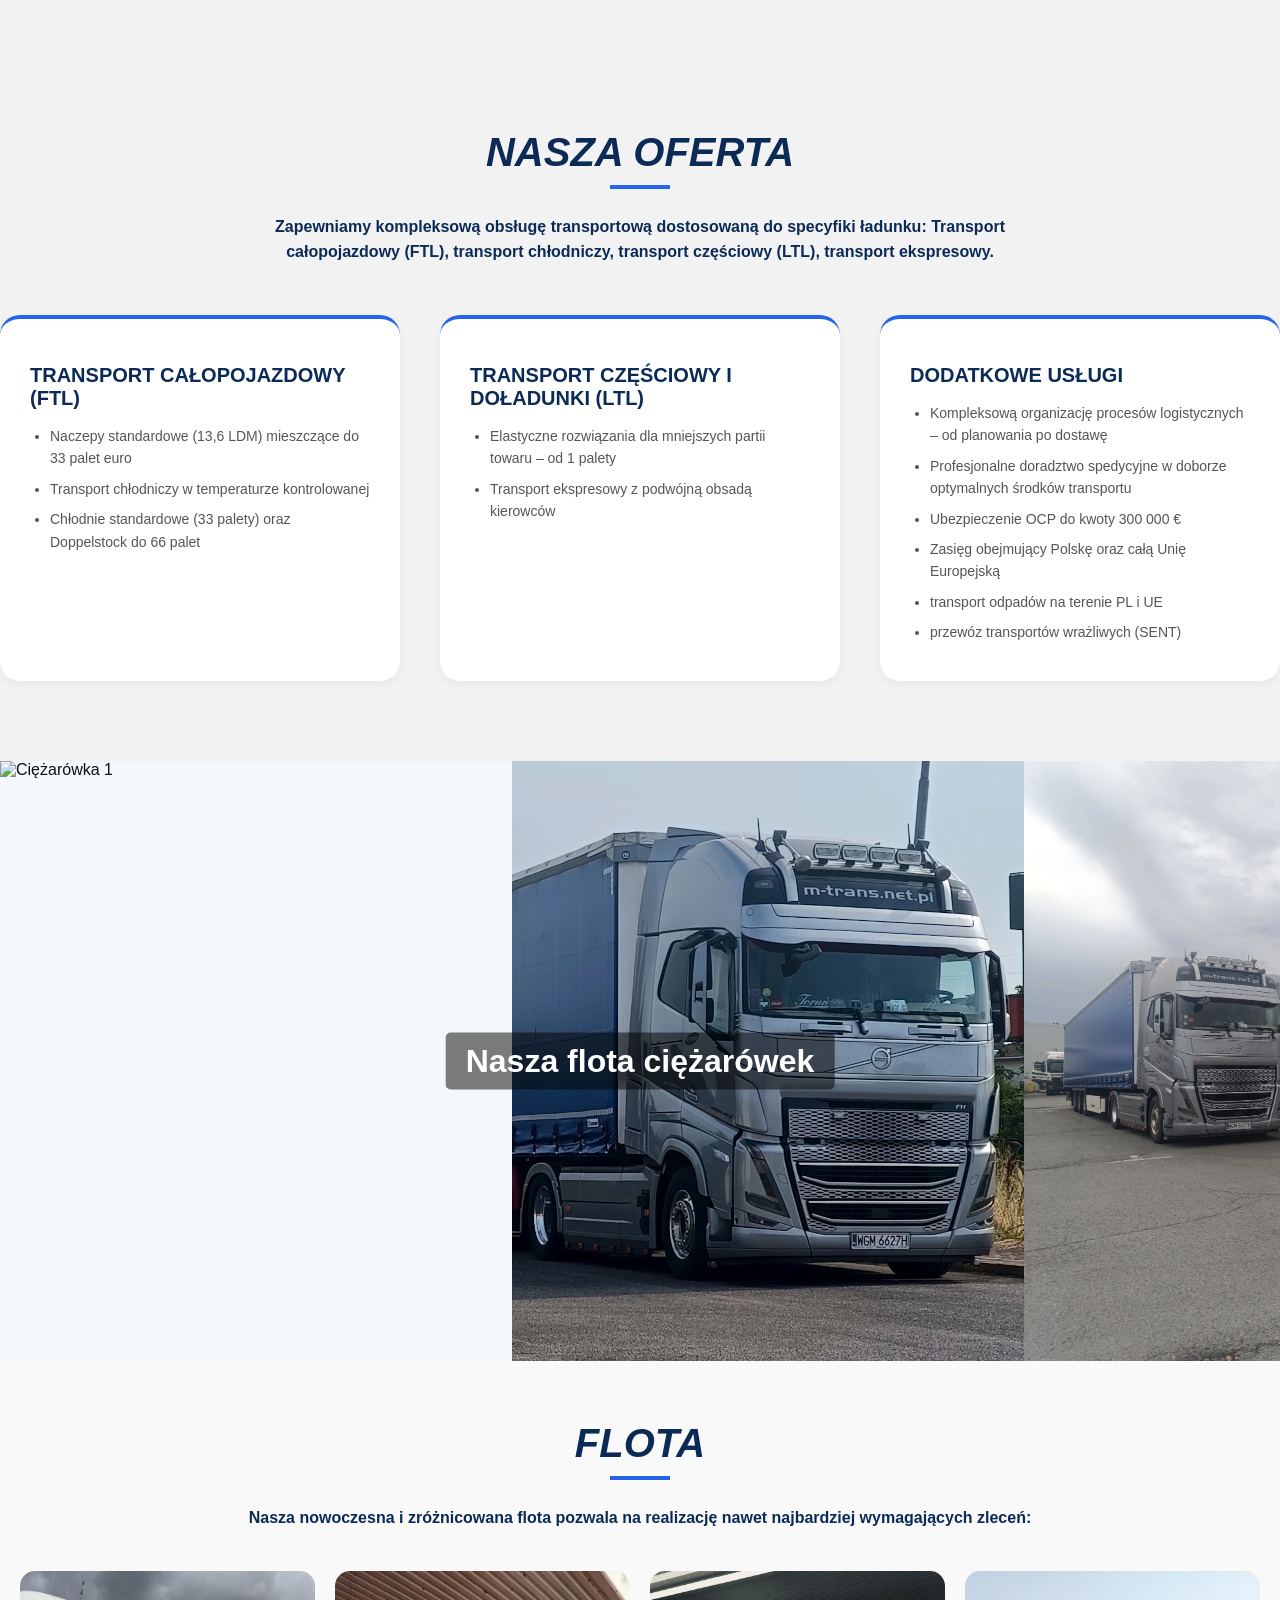
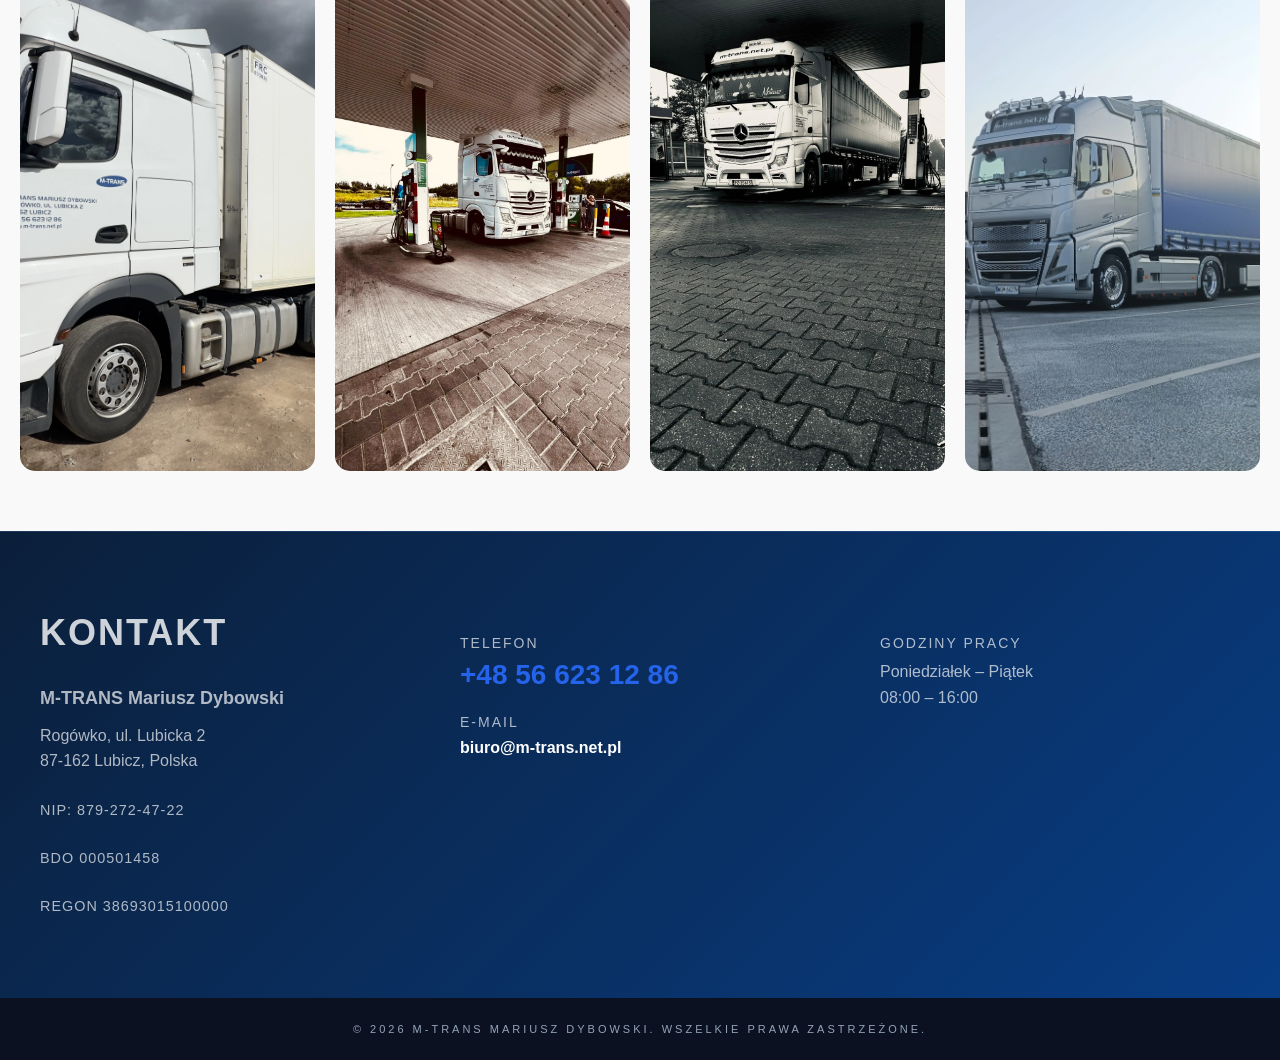
==== commit f88bd28e: "Update index.html" ====
--- a/index.html
+++ b/index.html
@@ -65,7 +65,7 @@
     <main id="home" class="hero">
 
         <video class="hero-video" autoplay muted loop playsinline>
-            <source src="movie/film.mp4" type="video/mp4">
+            <source src="movie/film.webm" type="video/webm">
         </video>
 
         <div class="hero-overlay"></div>
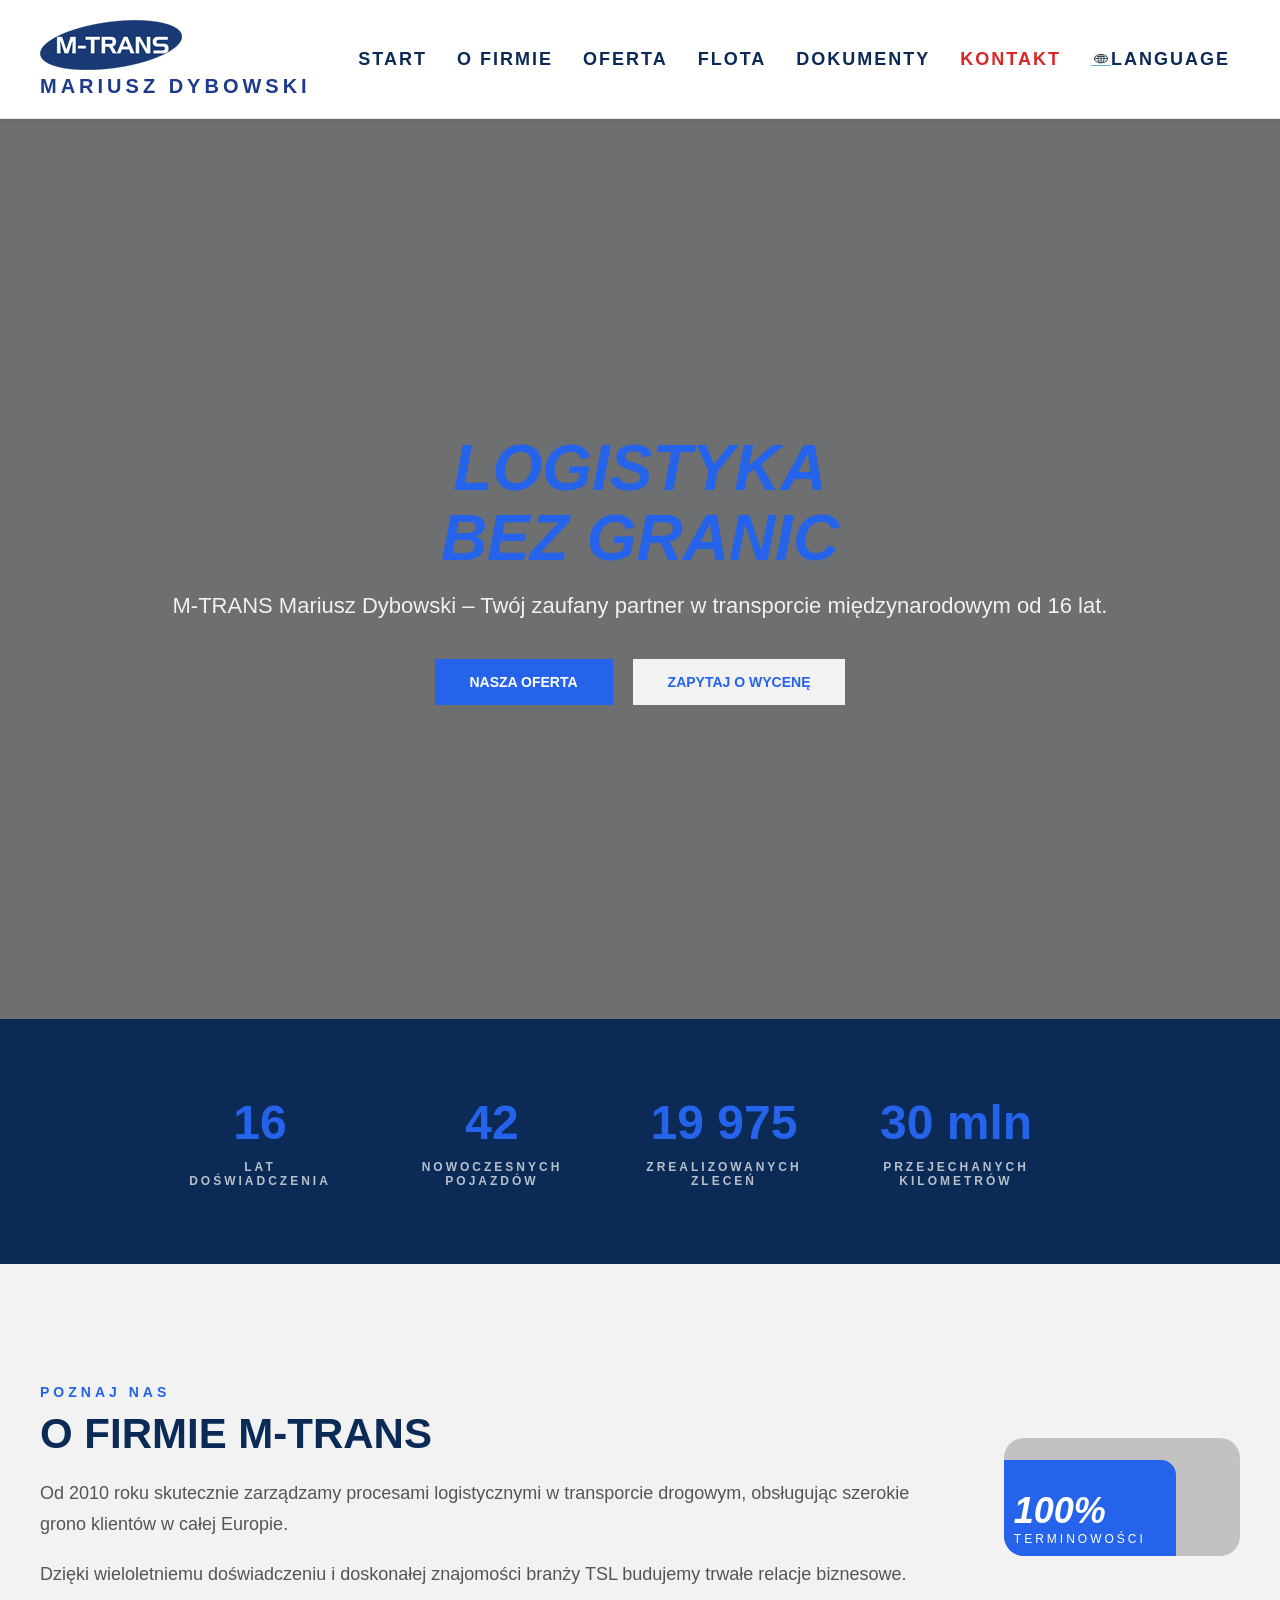
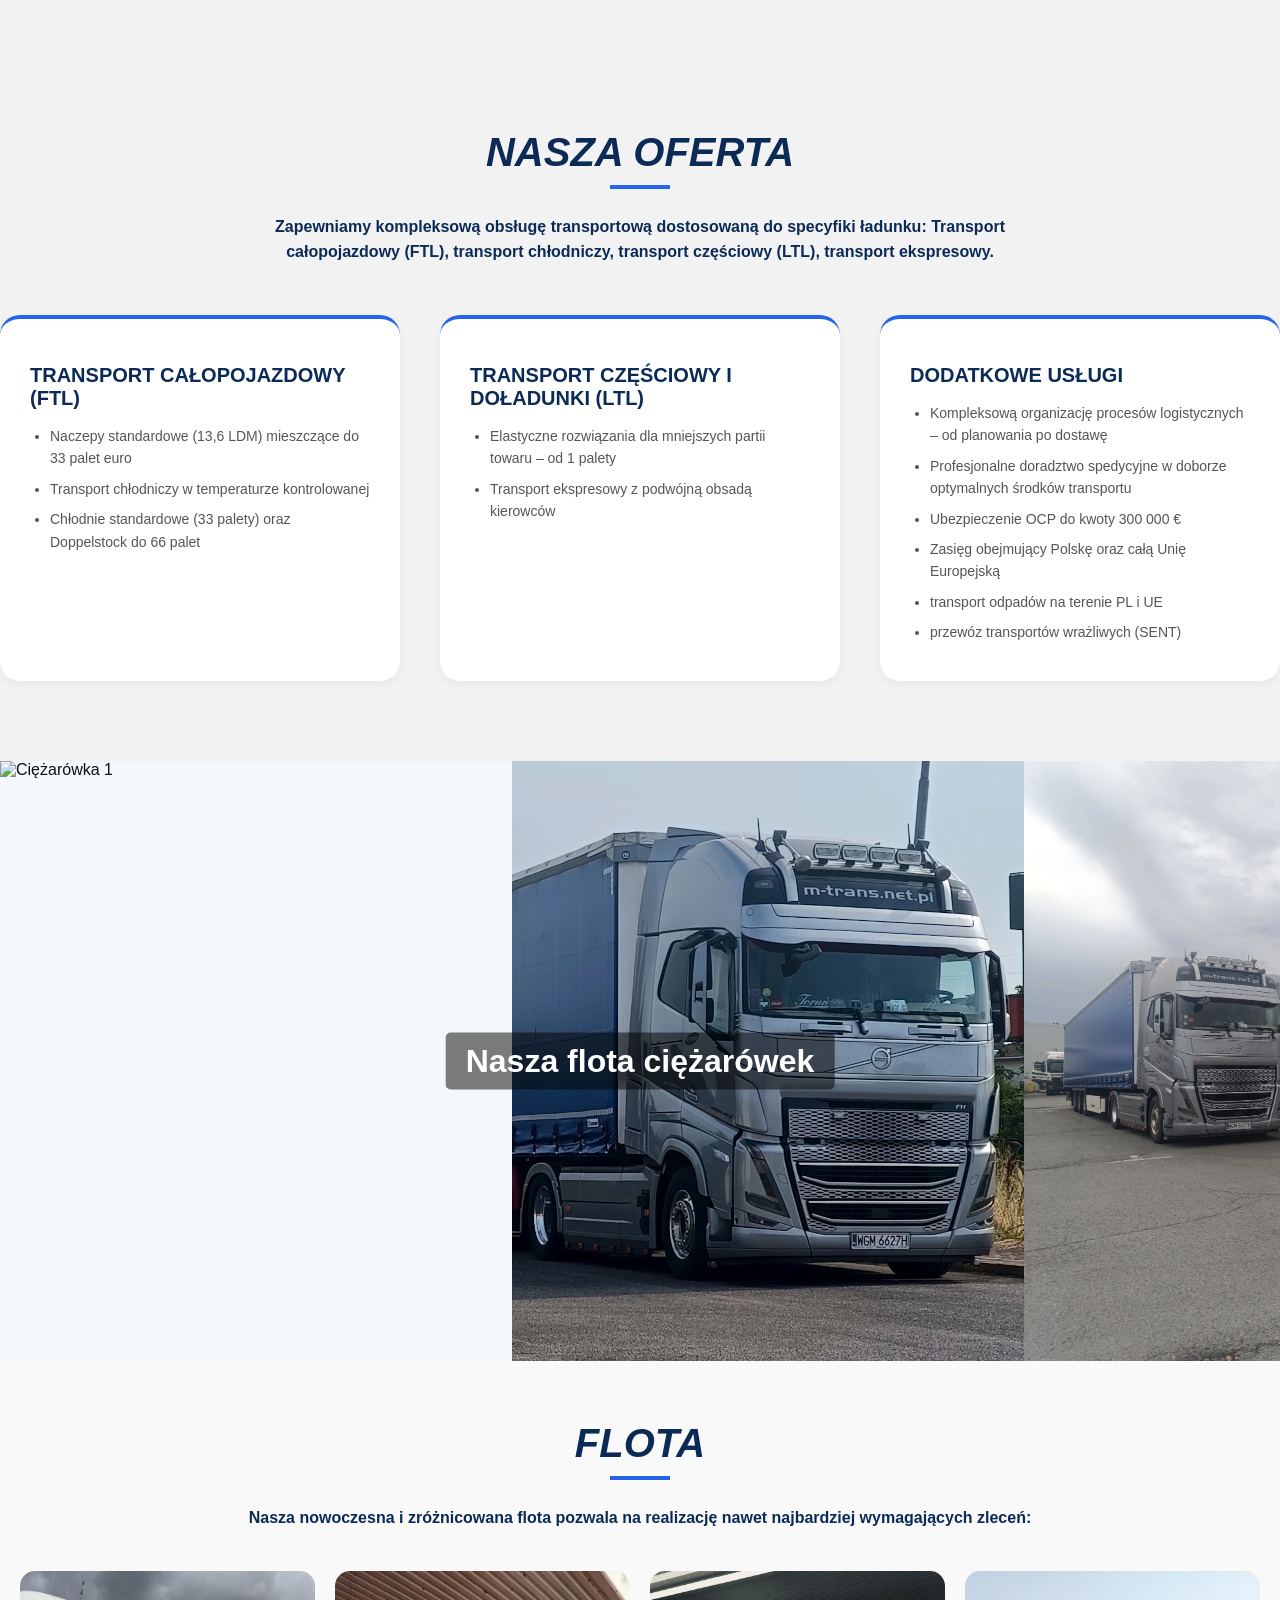
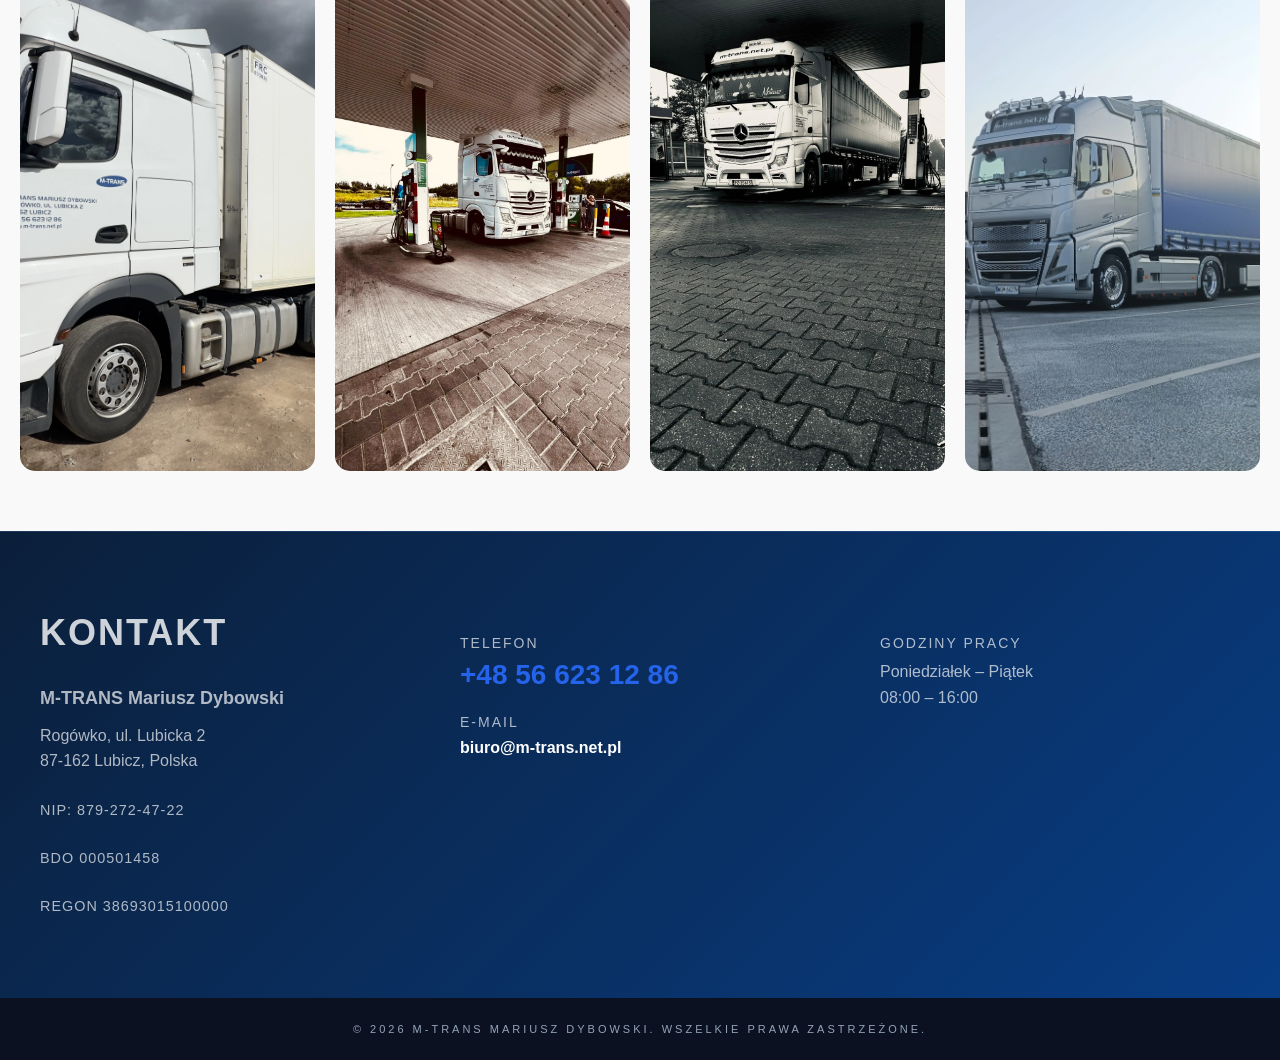
==== commit 000bb1f7: "Update index.html" ====
--- a/index.html
+++ b/index.html
@@ -65,7 +65,7 @@
     <main id="home" class="hero">
 
         <video class="hero-video" autoplay muted loop playsinline>
-            <source src="movie/film.webm" type="video/webm">
+            <source src="movie/film.webm">
         </video>
 
         <div class="hero-overlay"></div>
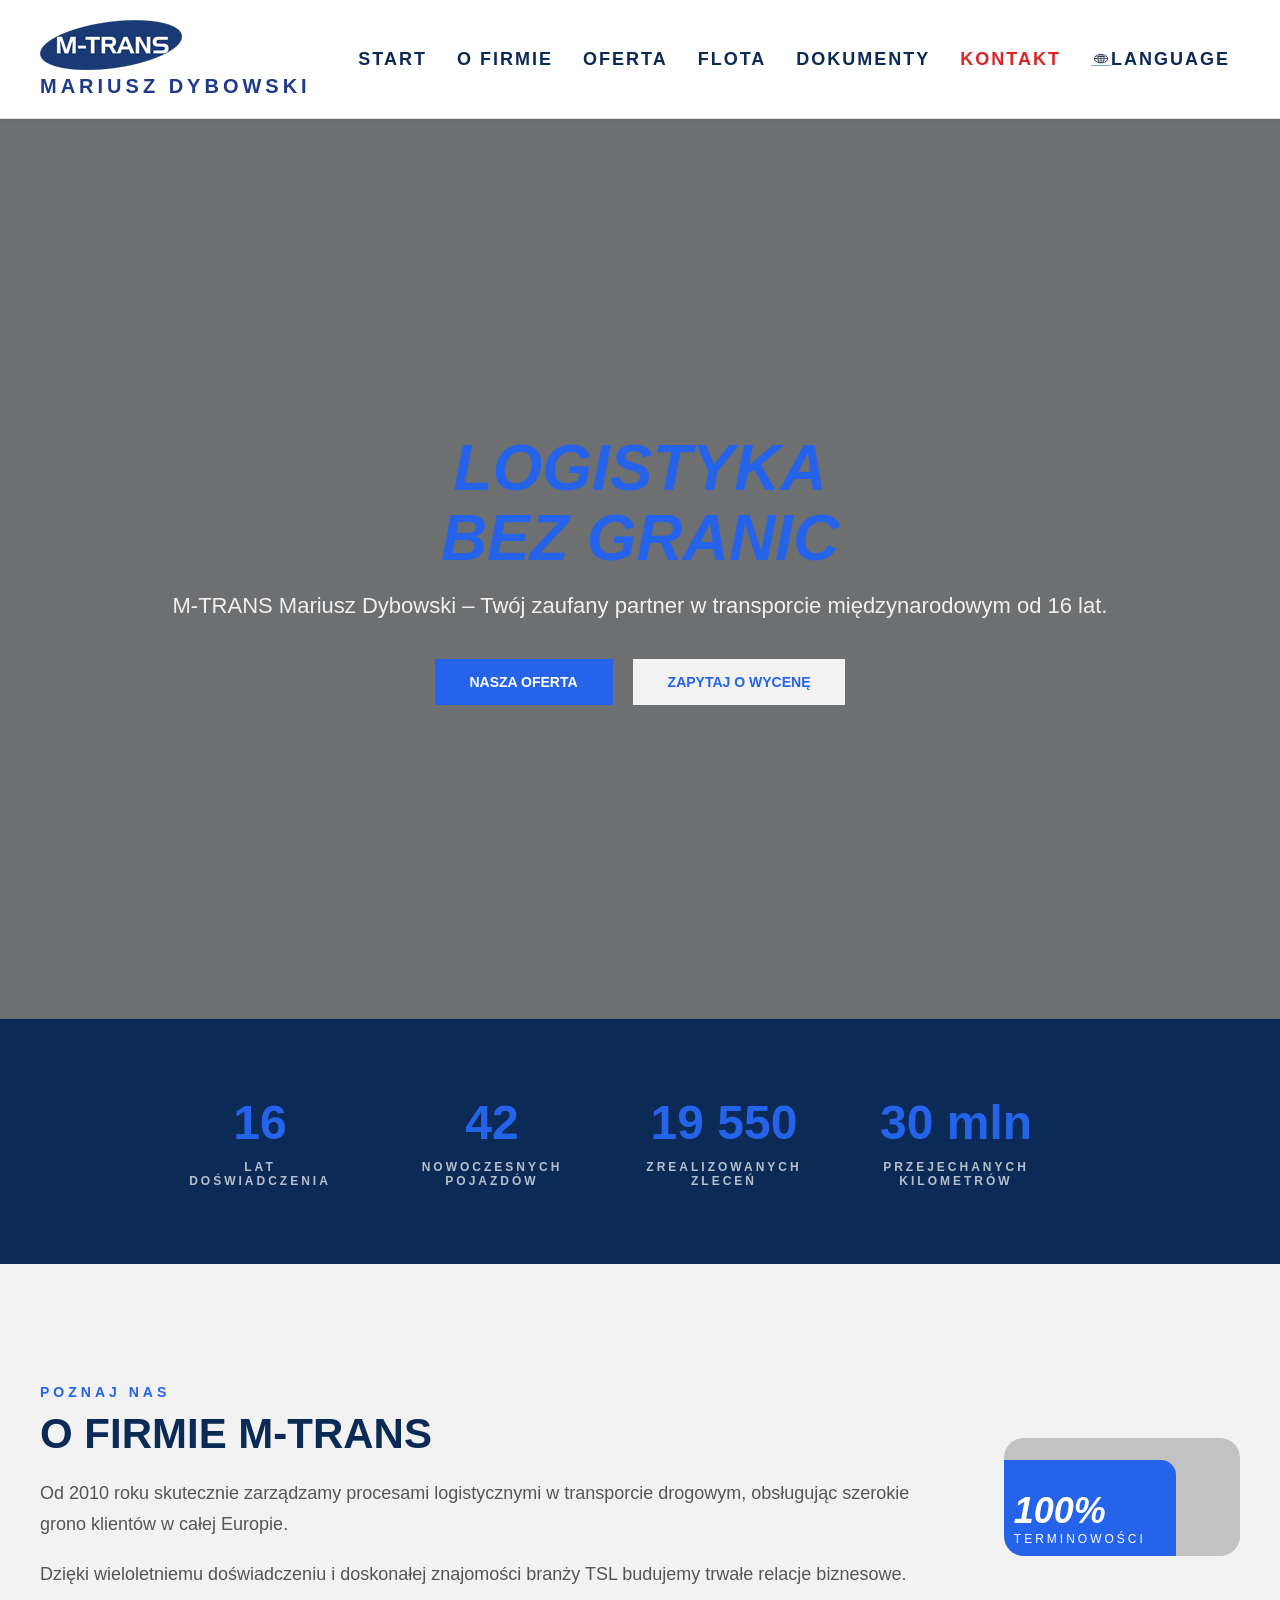
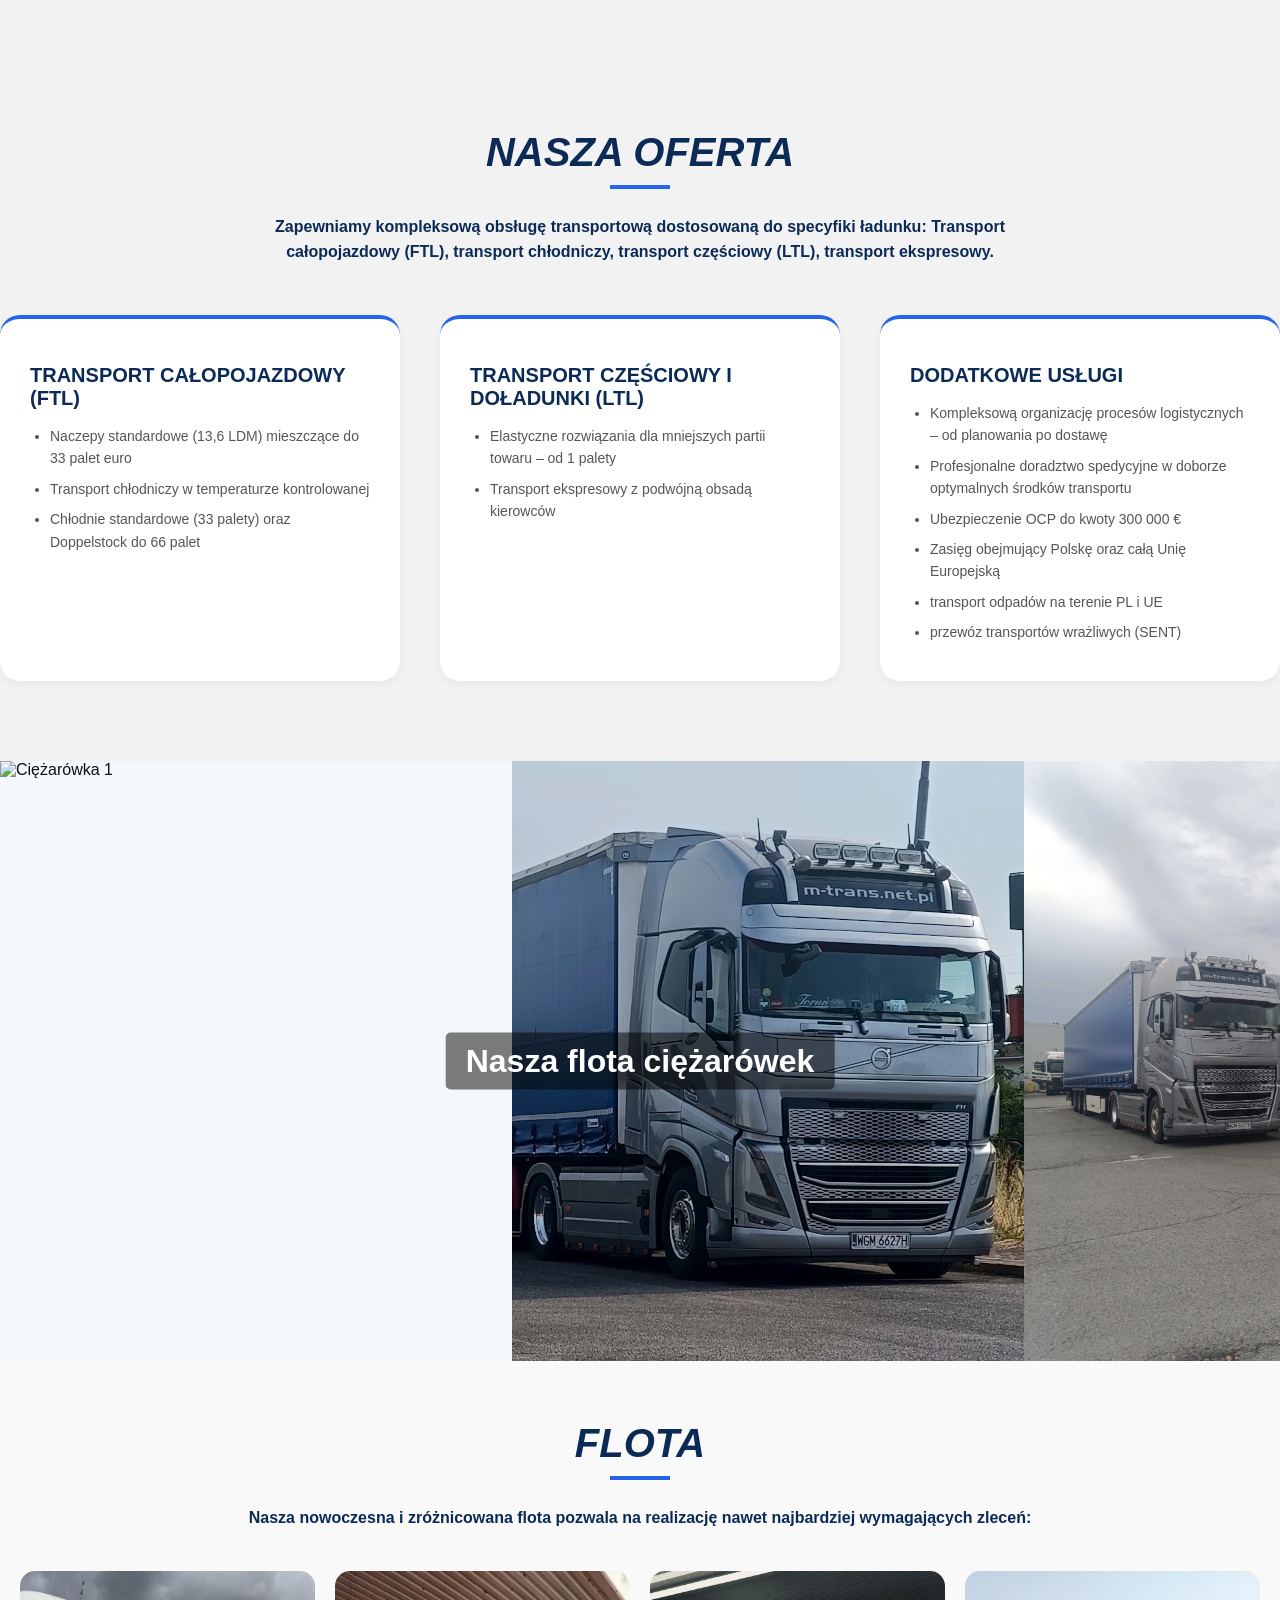
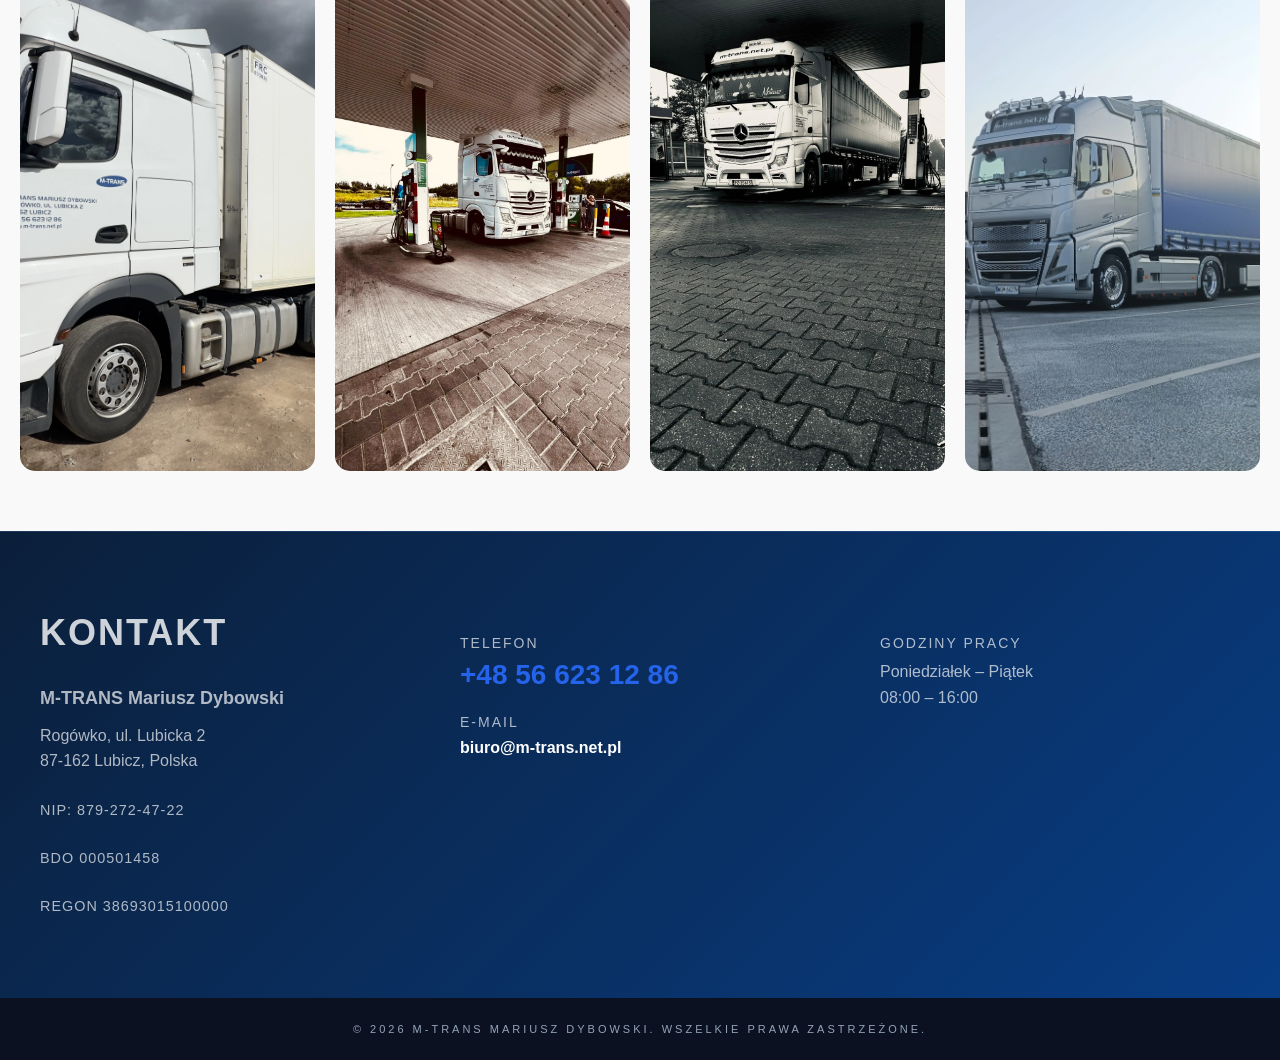
==== commit 90587635: "Update index.html" ====
--- a/index.html
+++ b/index.html
@@ -65,7 +65,7 @@
     <main id="home" class="hero">
 
         <video class="hero-video" autoplay muted loop playsinline>
-            <source src="movie/film.webm">
+            <source src="movie/film.webm type="video/mp4">
         </video>
 
         <div class="hero-overlay"></div>
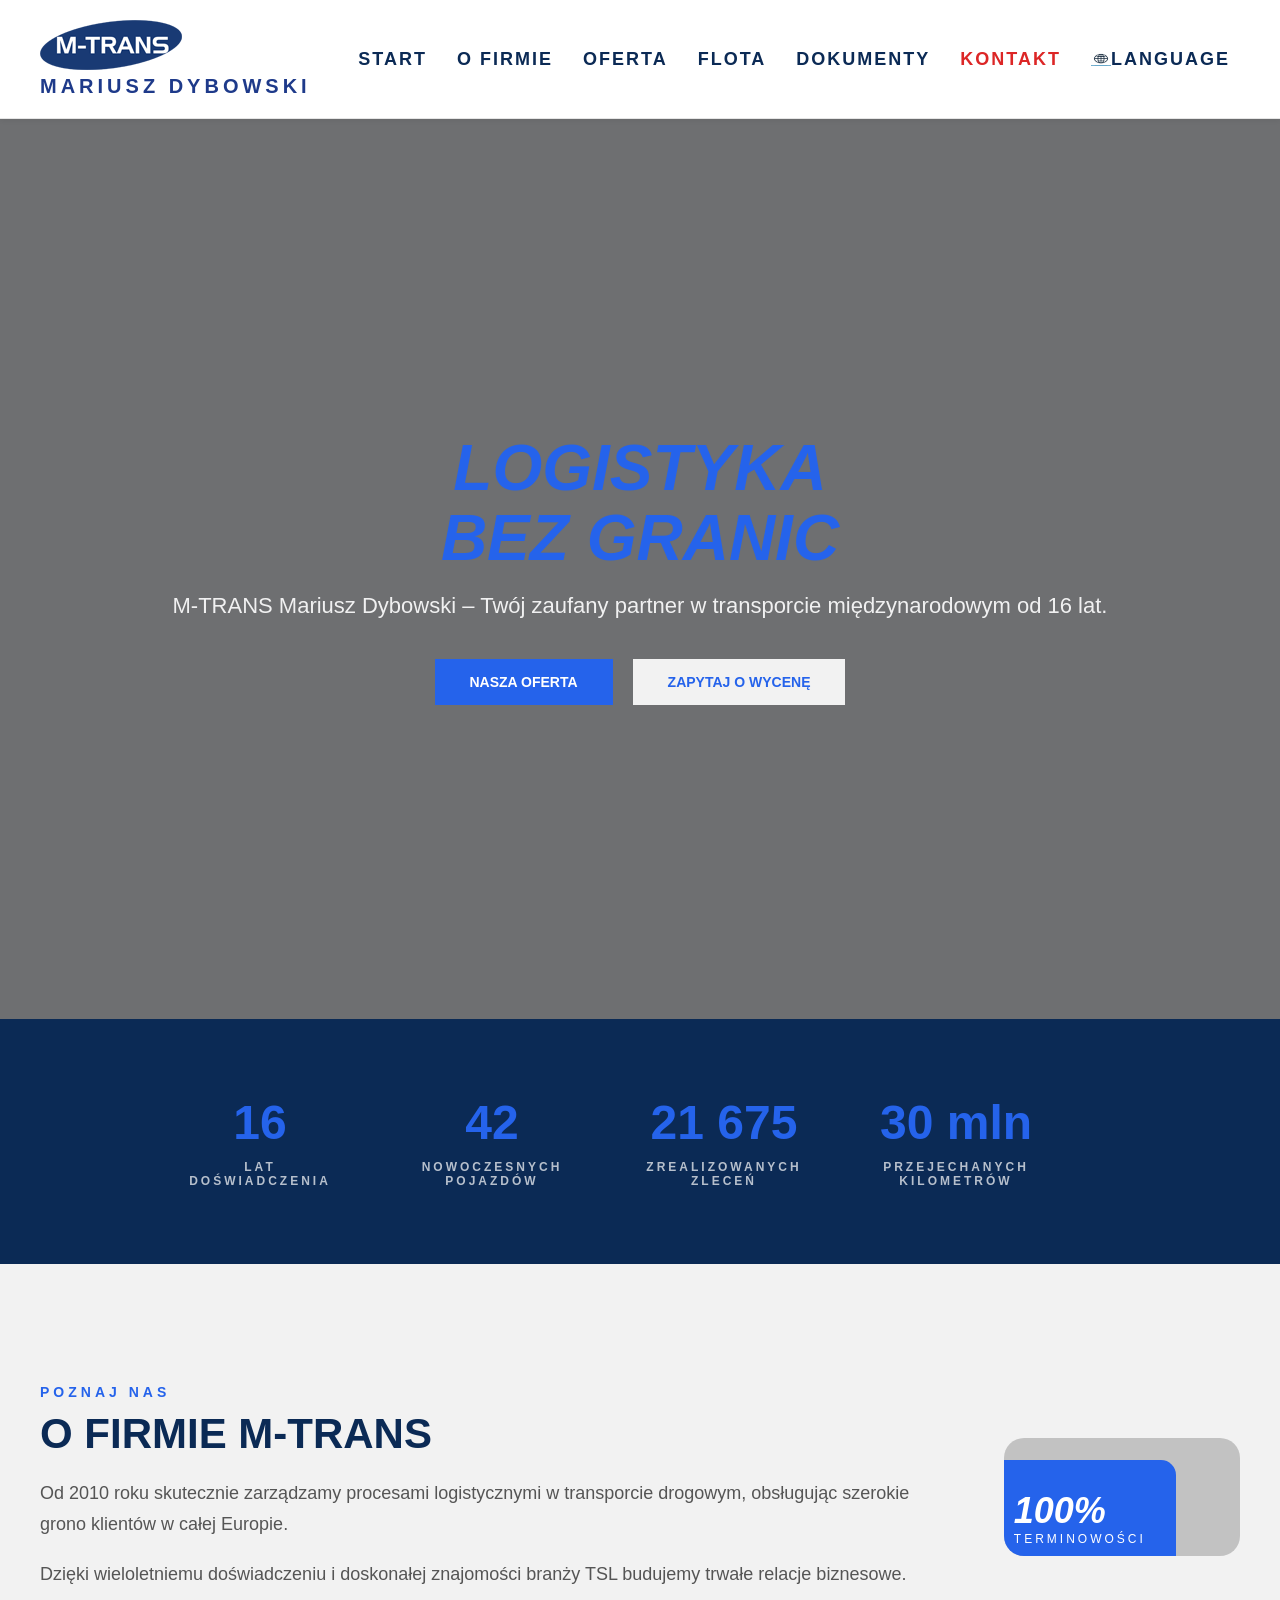
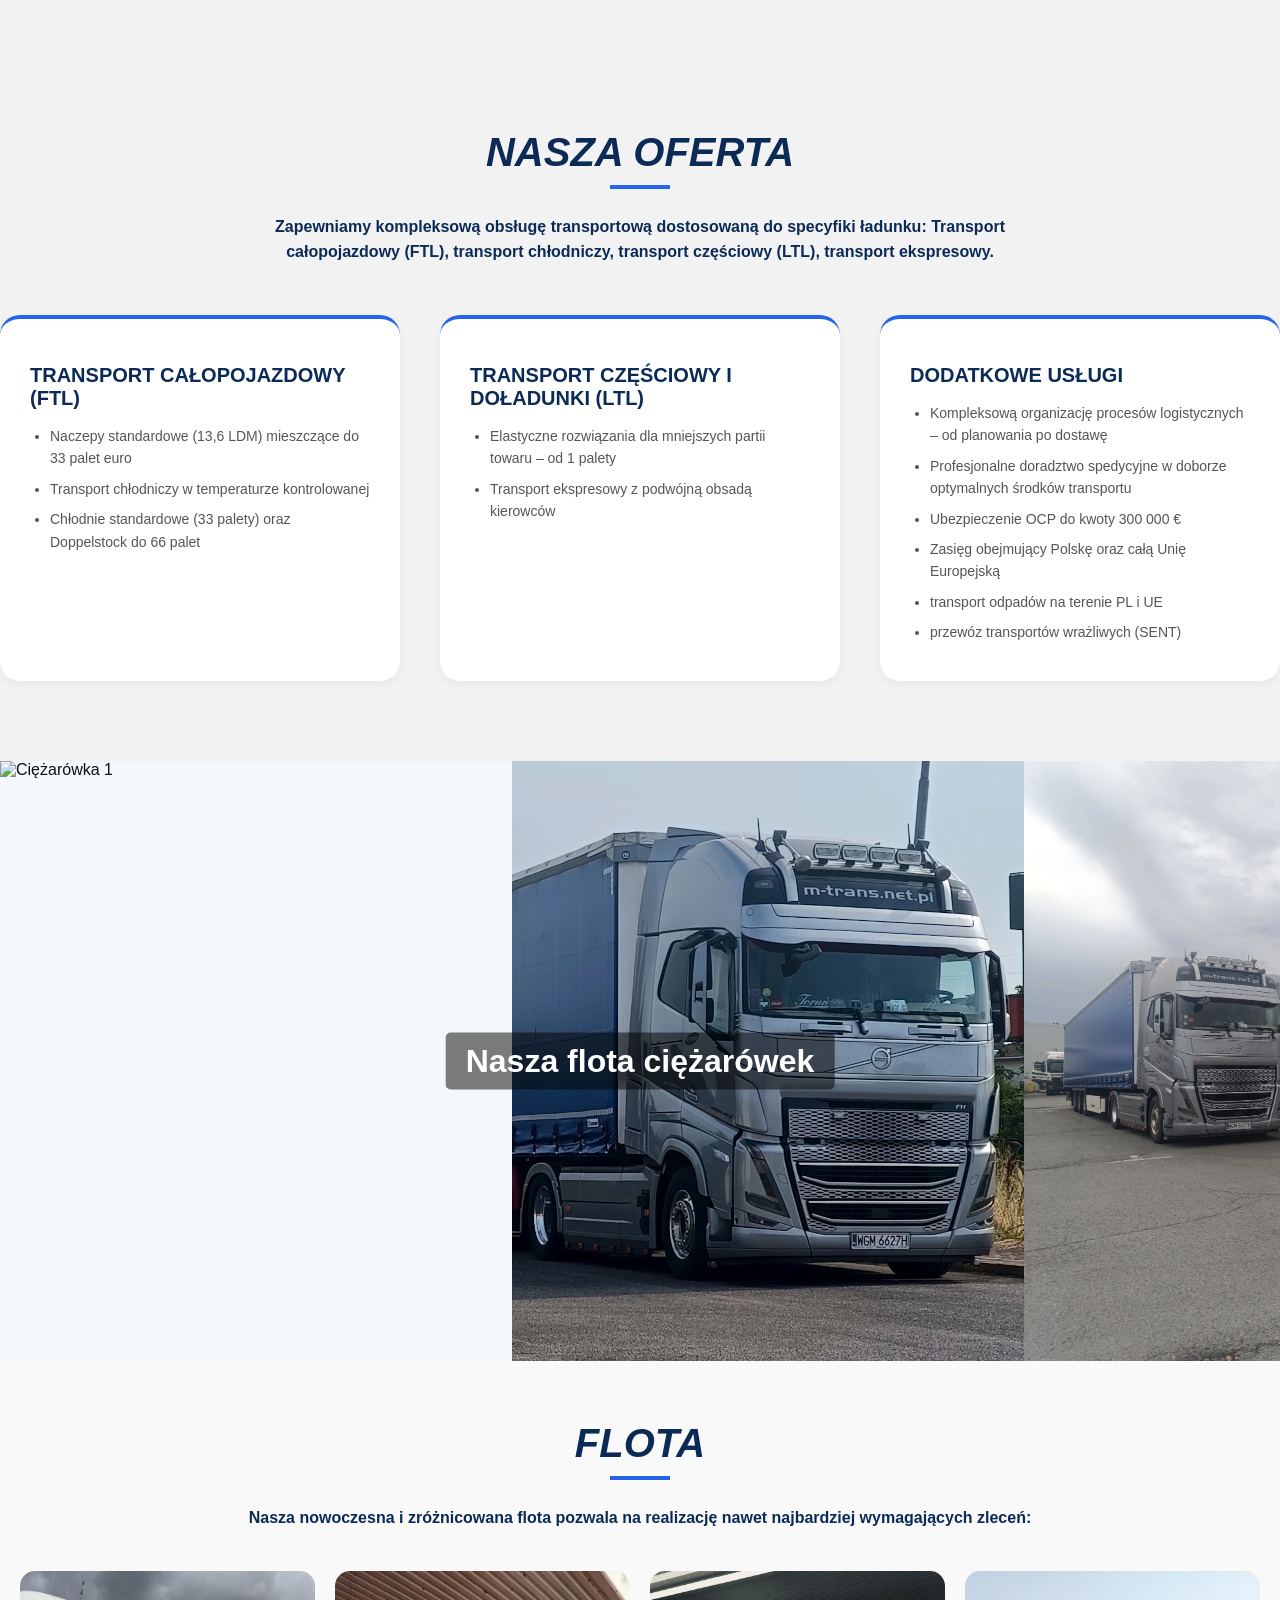
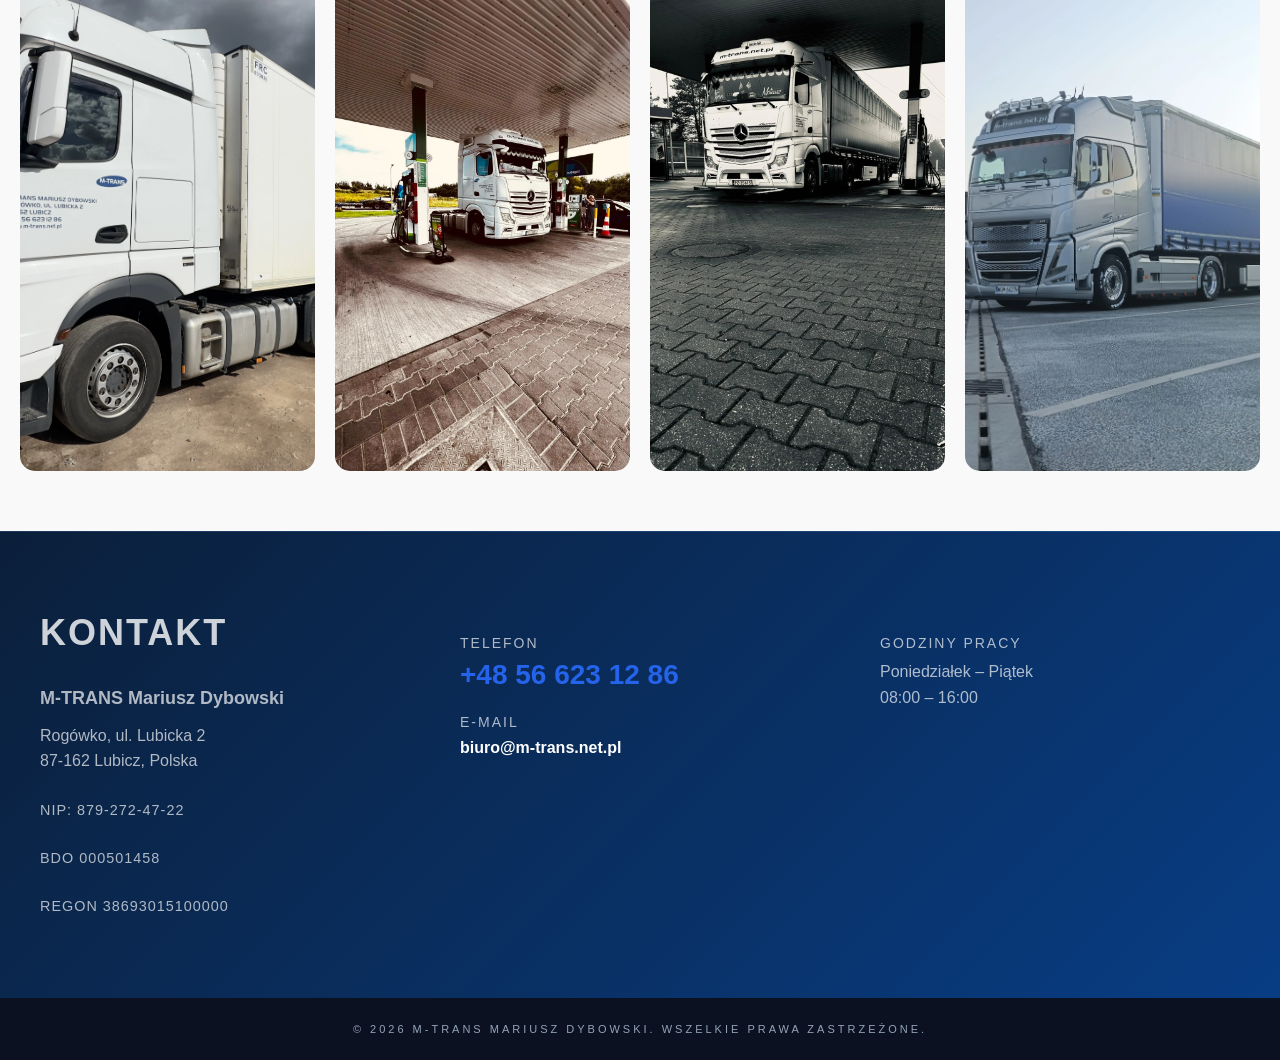
==== commit 47396269: "Update index.html" ====
--- a/index.html
+++ b/index.html
@@ -65,7 +65,7 @@
     <main id="home" class="hero">
 
         <video class="hero-video" autoplay muted loop playsinline>
-            <source src="movie/film.webm type="video/mp4">
+            <source src="movie/film.webm" type="video/mp4">
         </video>
 
         <div class="hero-overlay"></div>
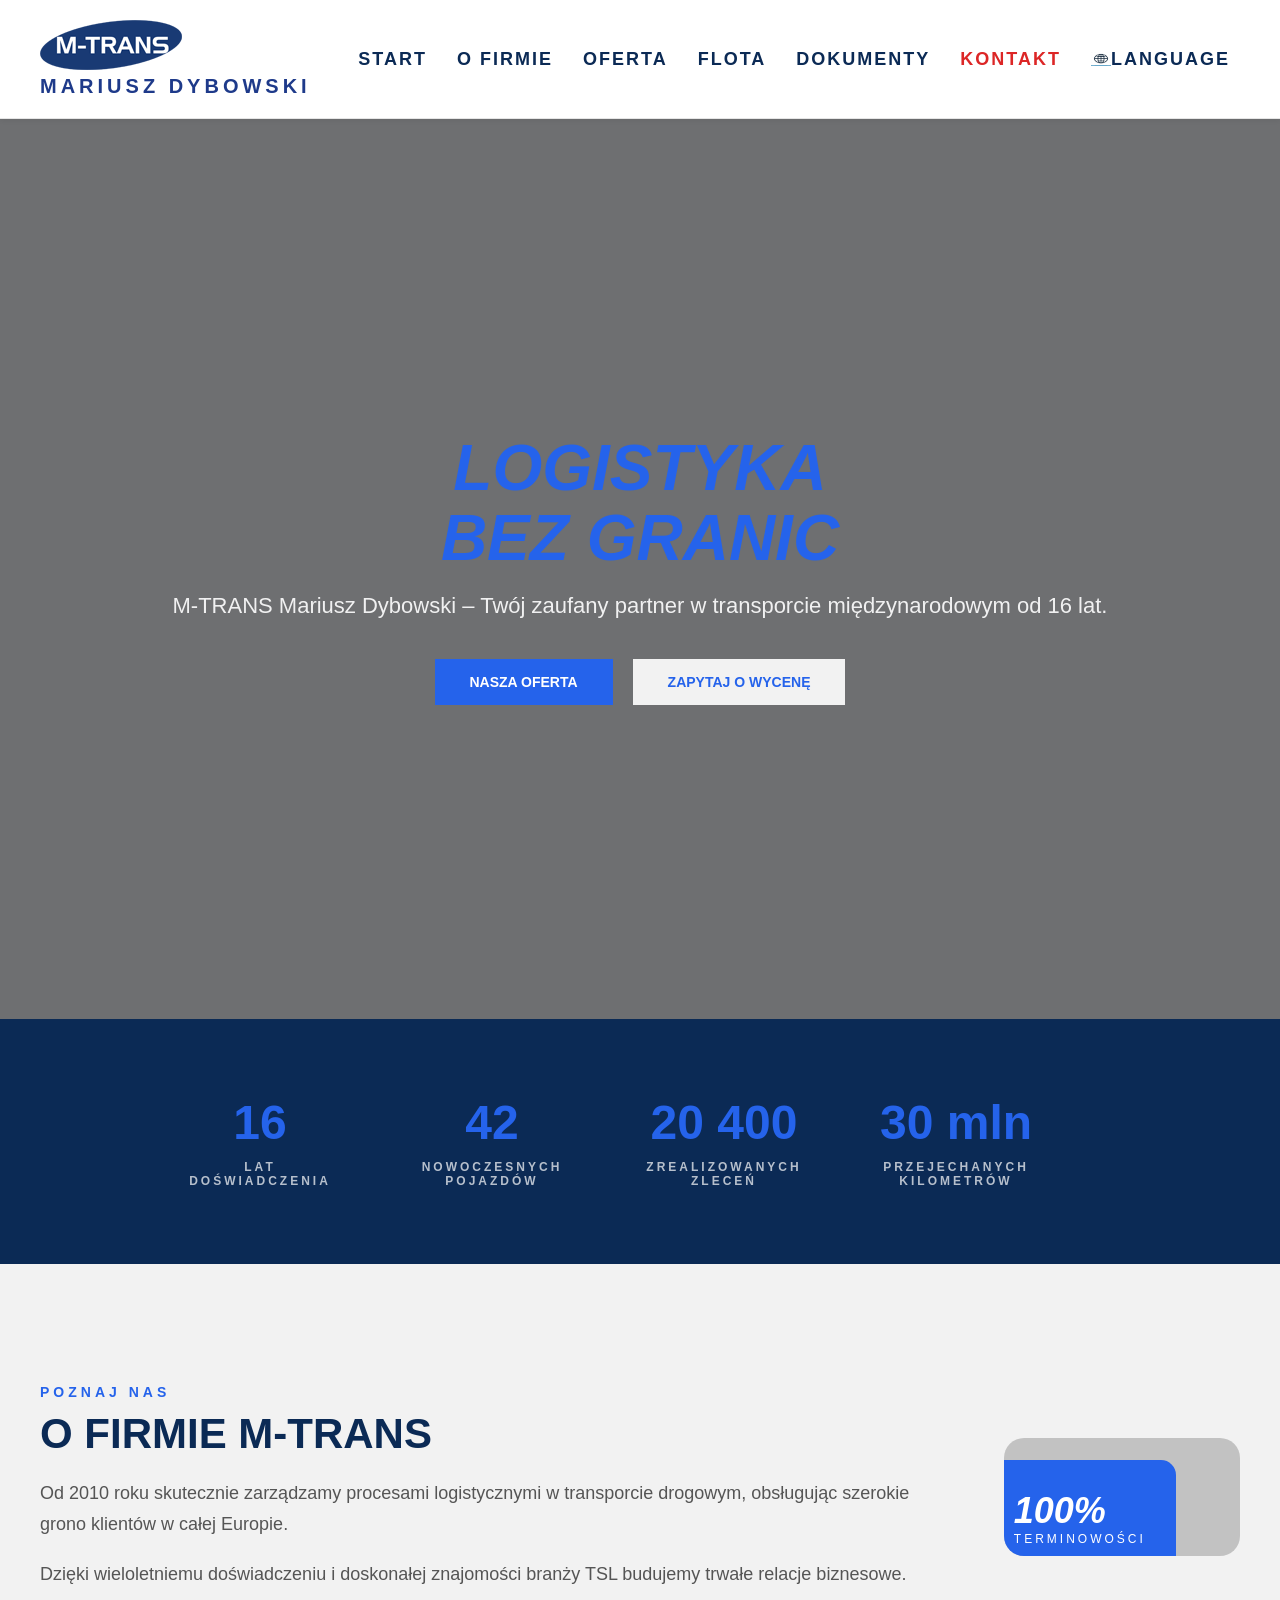
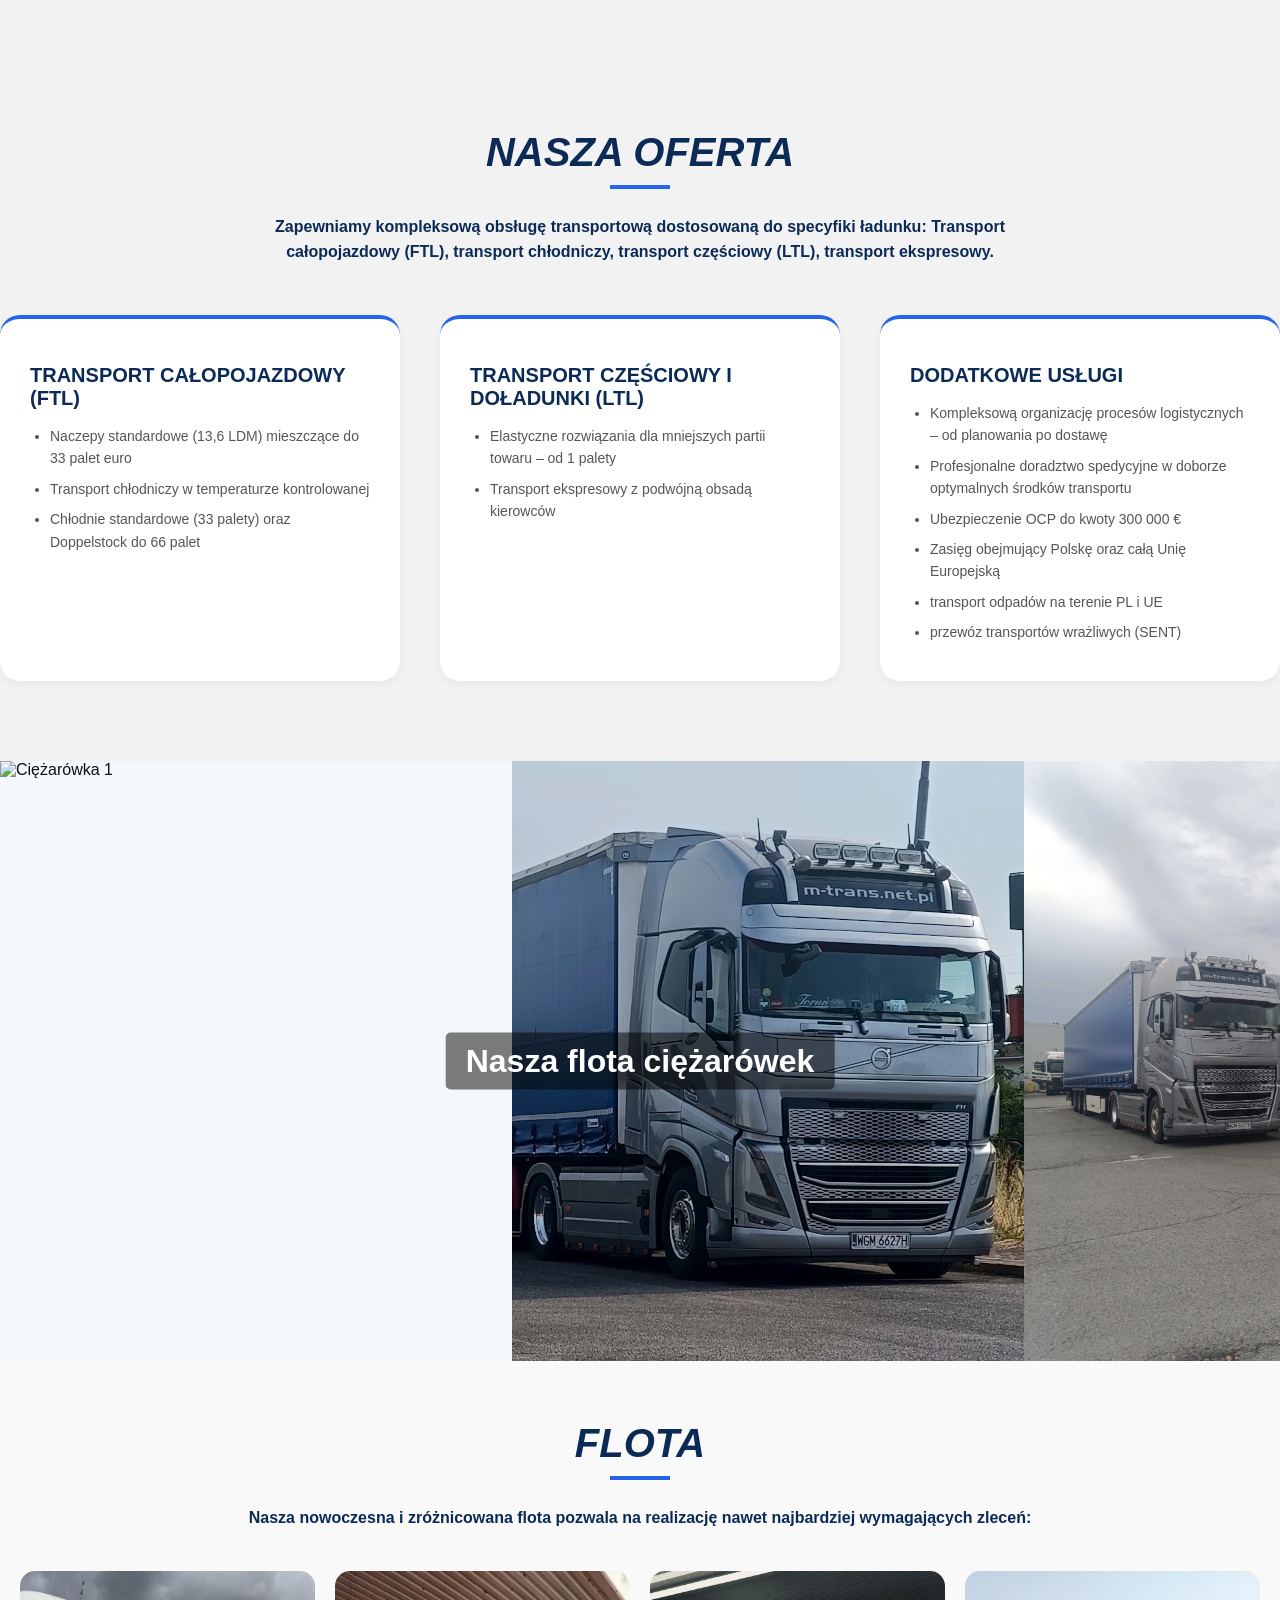
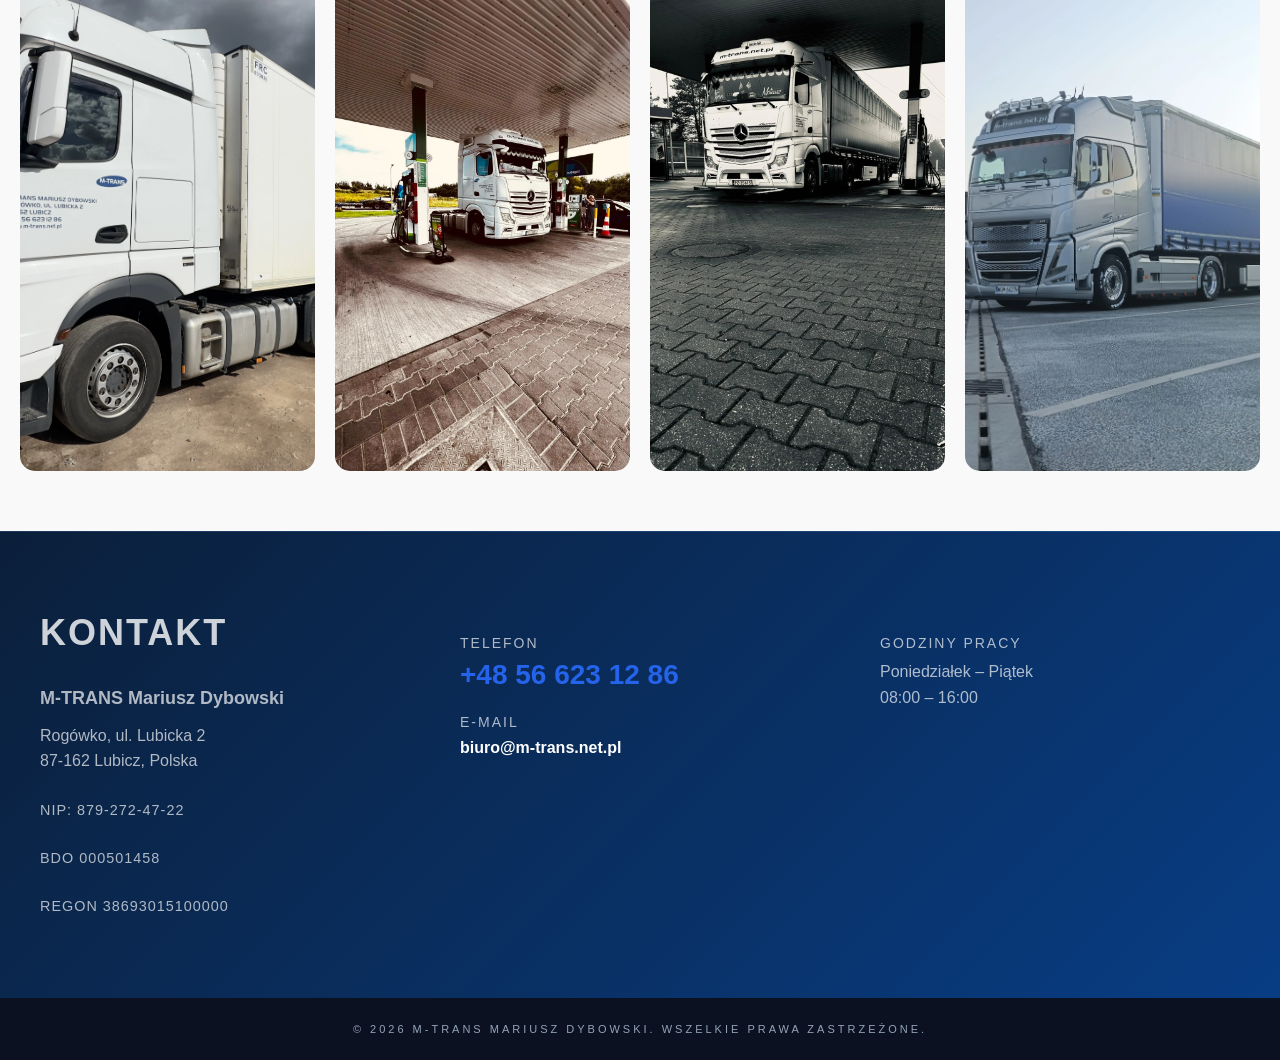
==== commit 579240e6: "Update index.html" ====
--- a/index.html
+++ b/index.html
@@ -65,7 +65,7 @@
     <main id="home" class="hero">
 
         <video class="hero-video" autoplay muted loop playsinline>
-            <source src="movie/film.webm" type="video/mp4">
+            <source src="movie/film.mp4" type="video/mp4">
         </video>
 
         <div class="hero-overlay"></div>
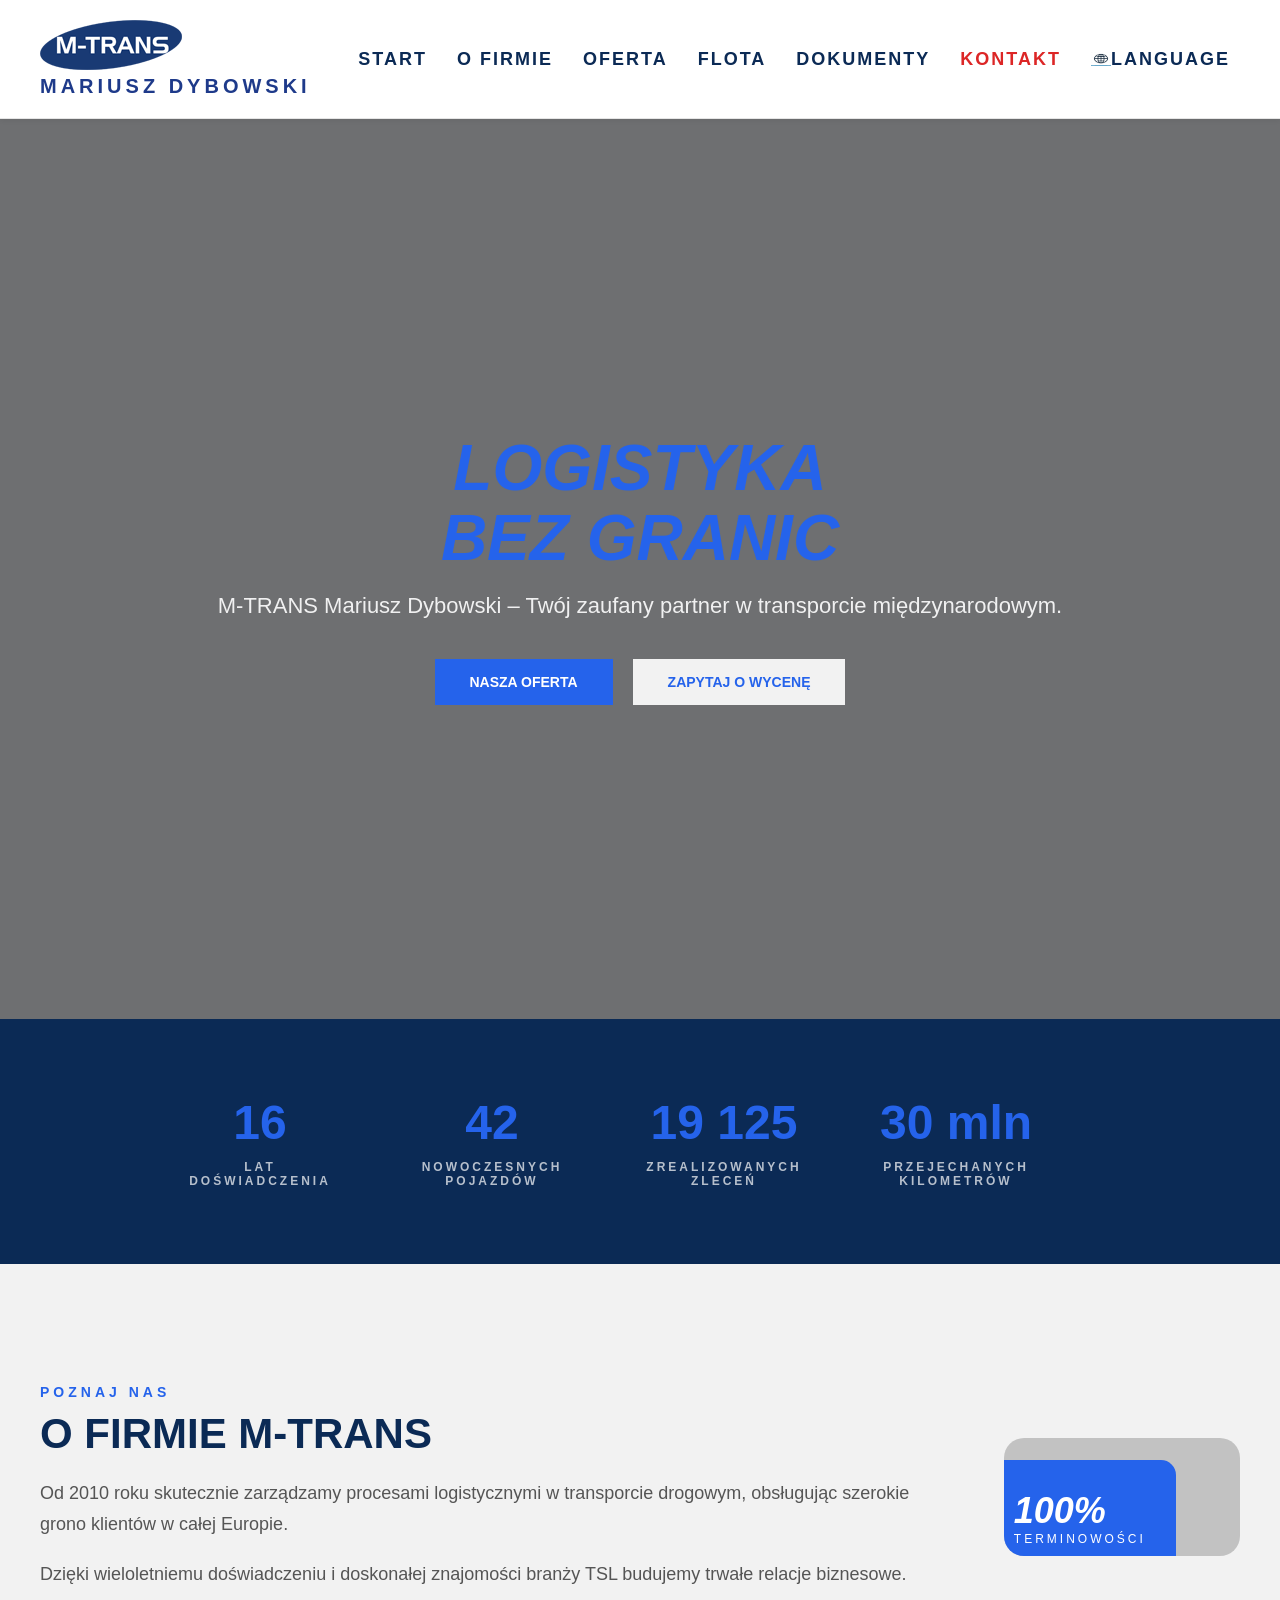
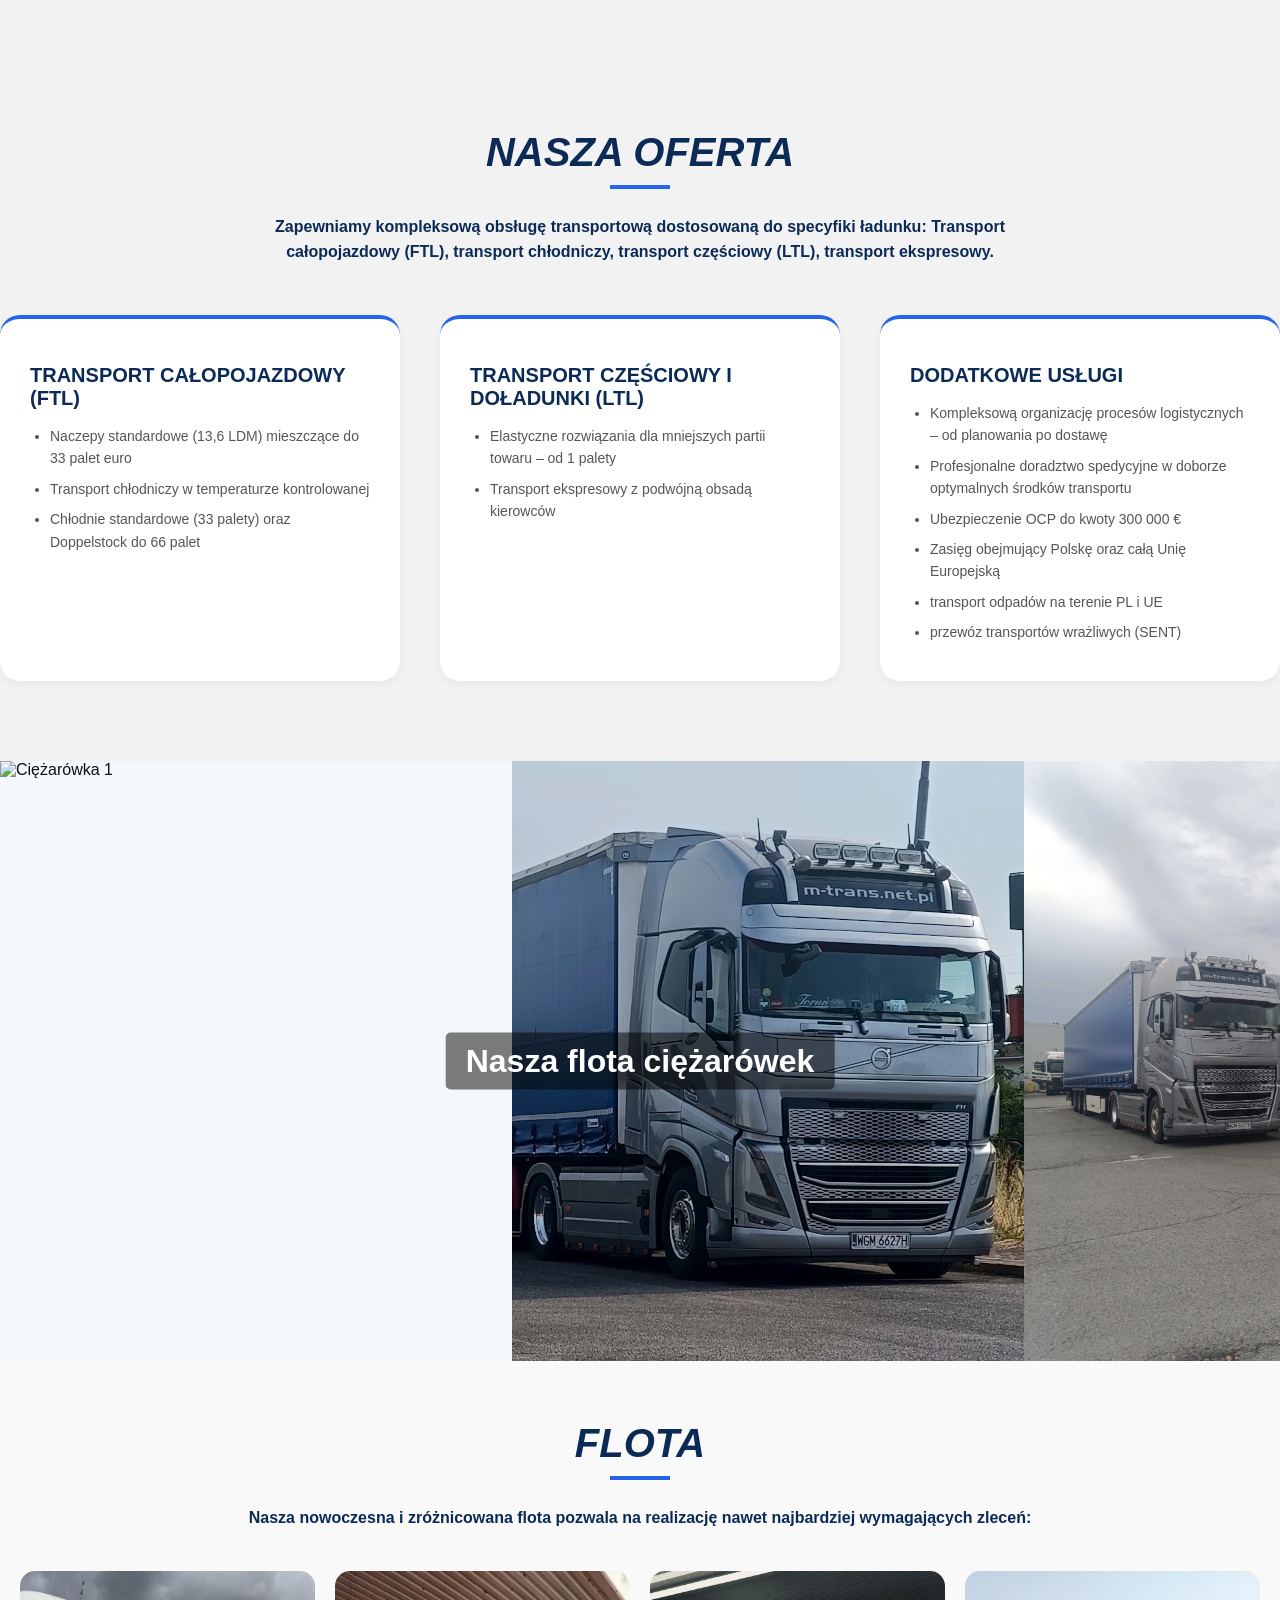
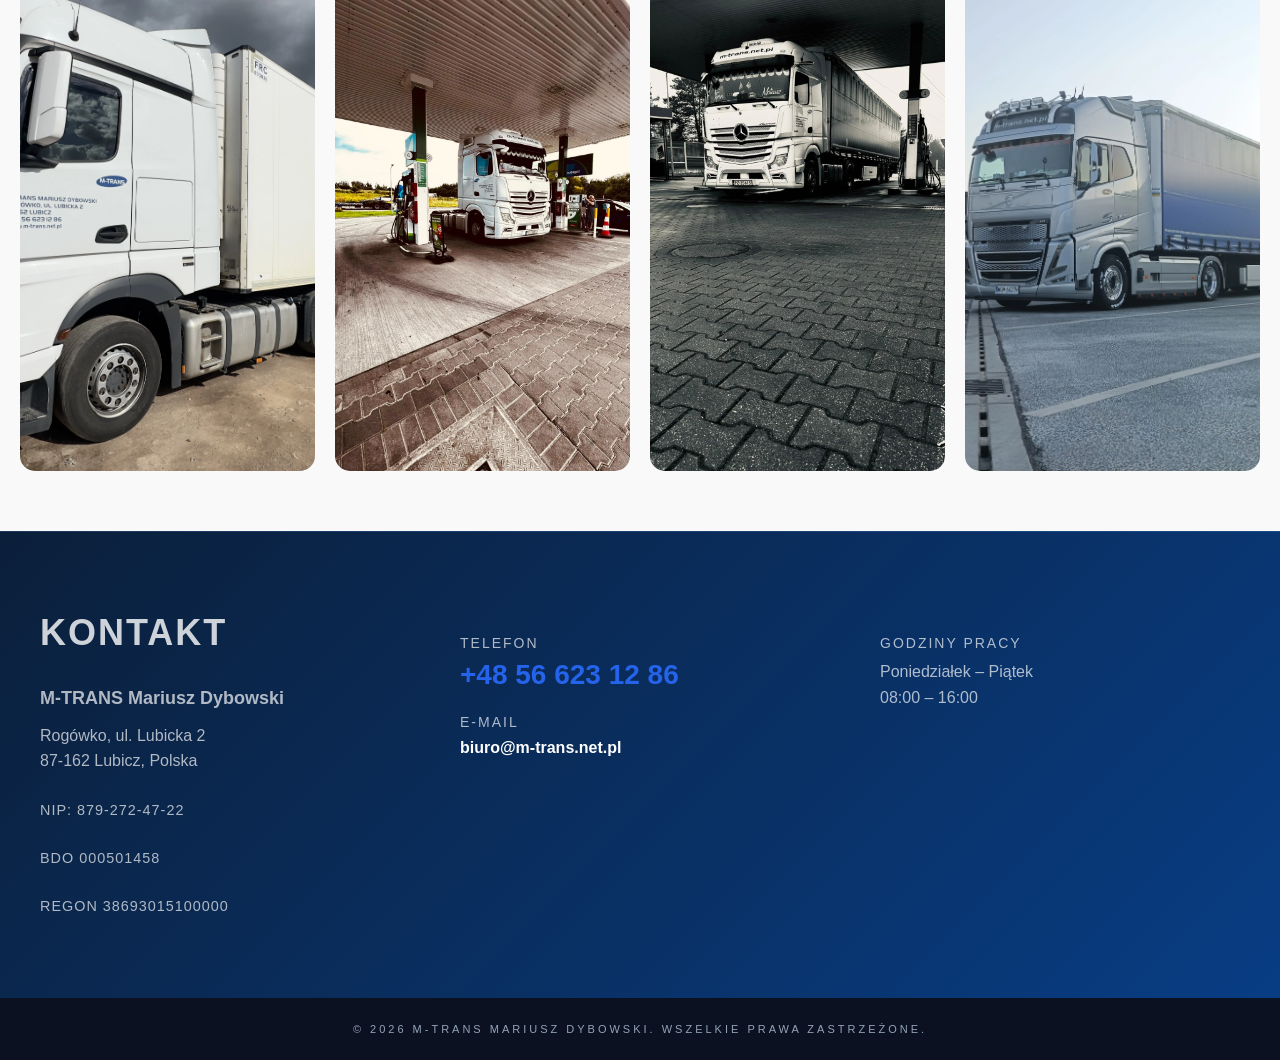
==== commit 429f5c88: "Add files via upload" ====
--- a/index.html
+++ b/index.html
@@ -289,4 +289,4 @@
 </footer>
 
 </body>
-</html>
+</html>
